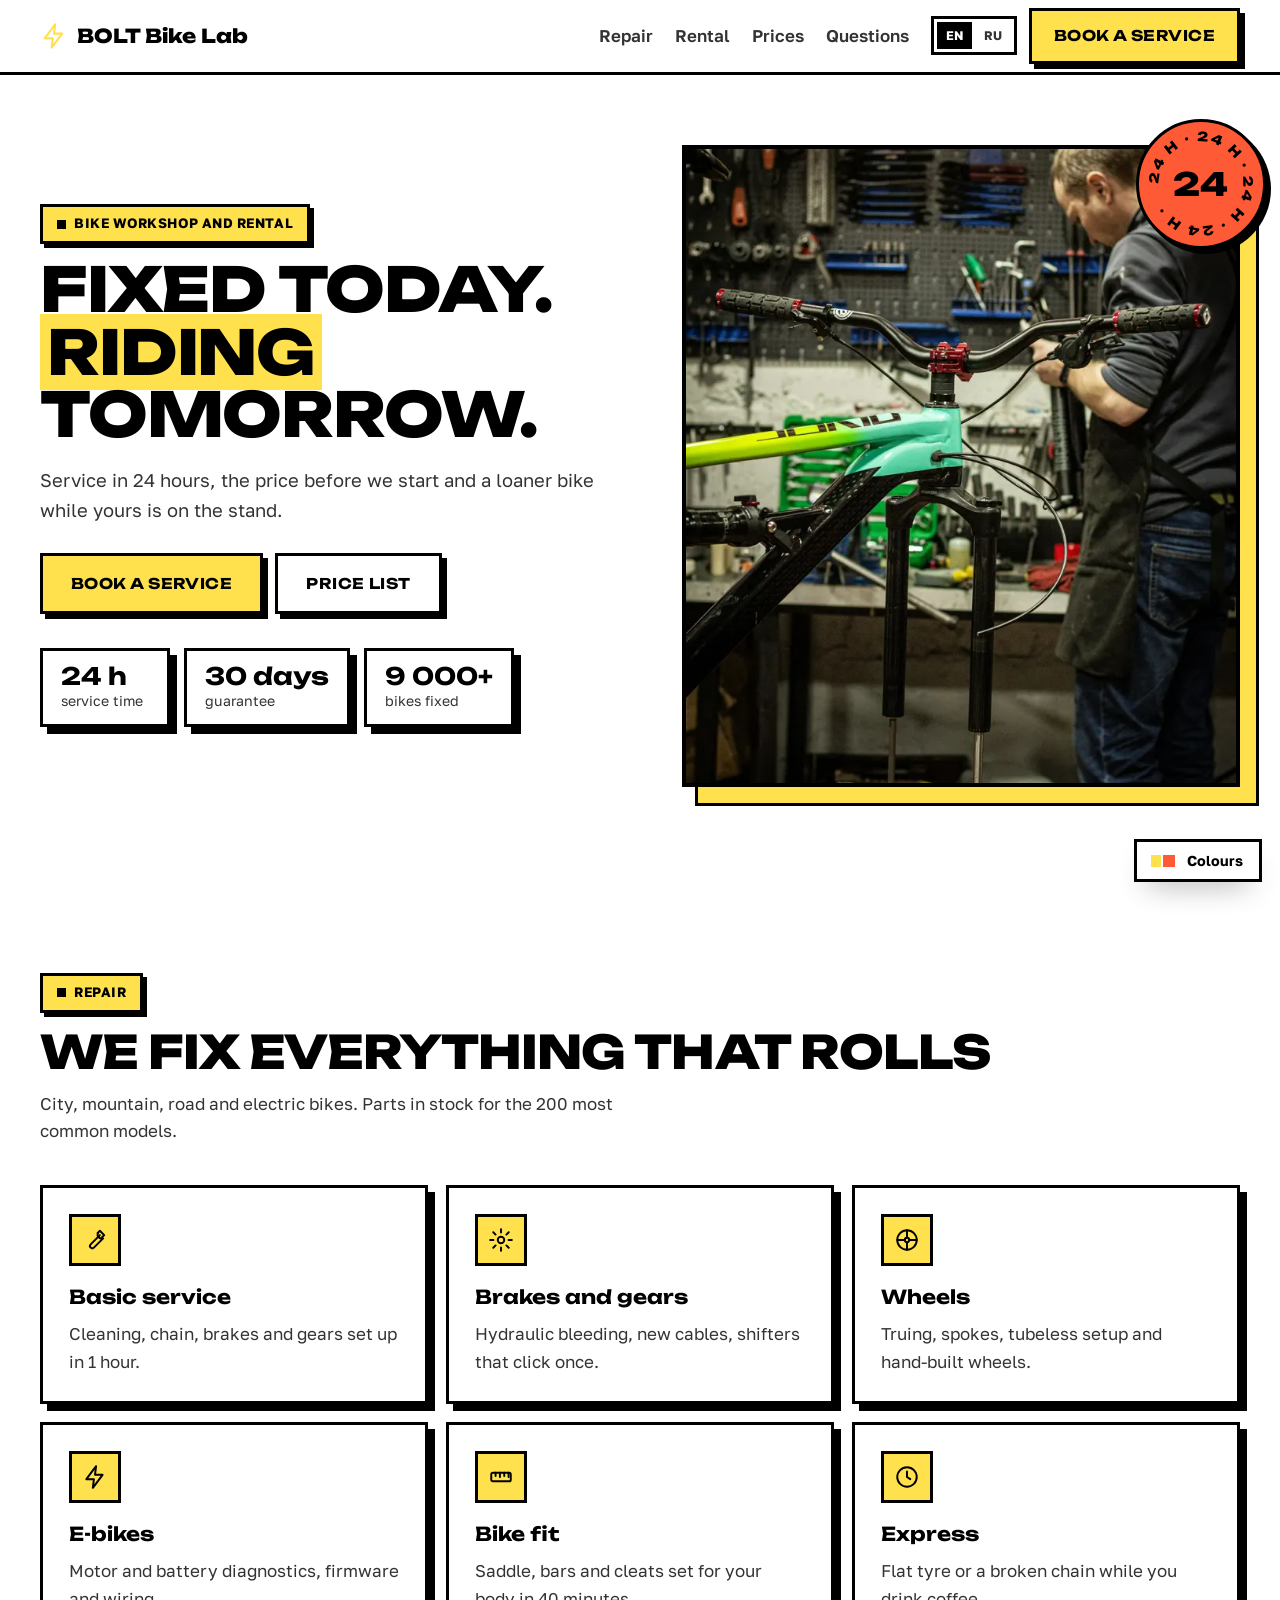
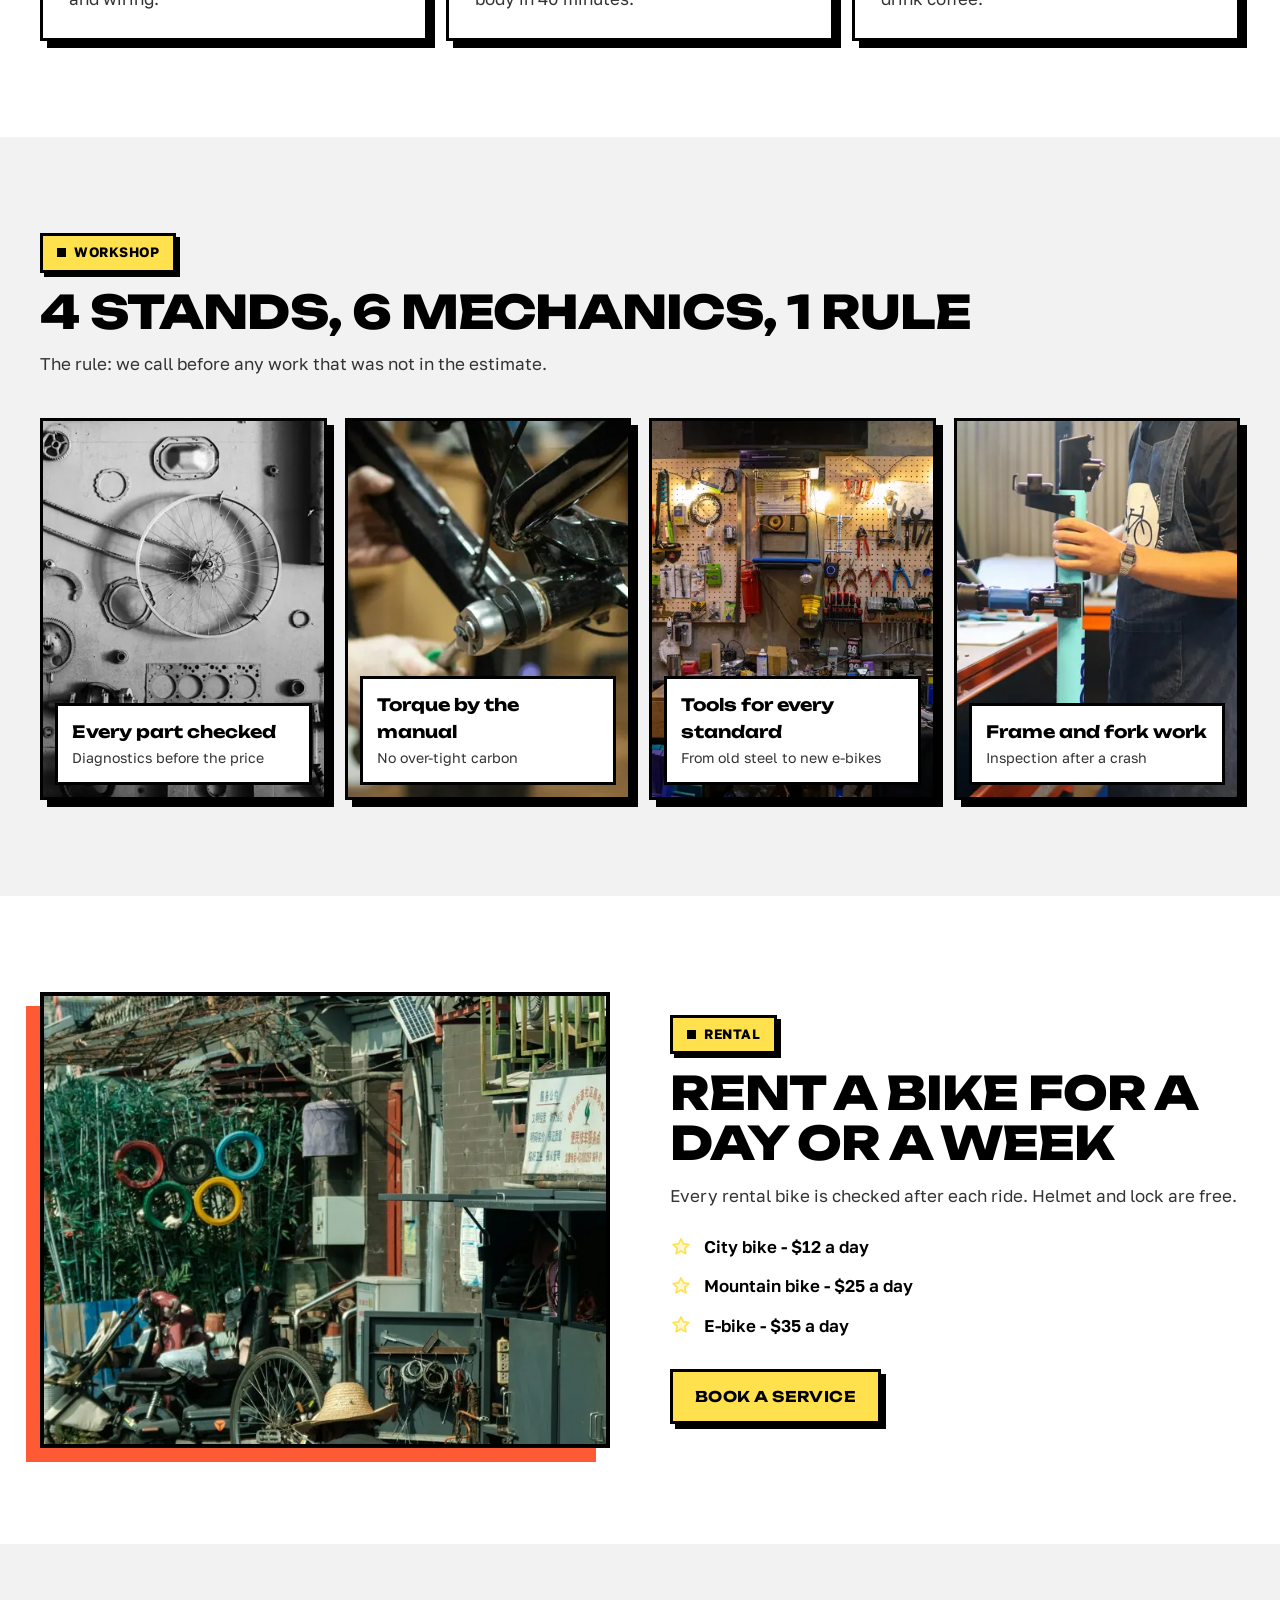
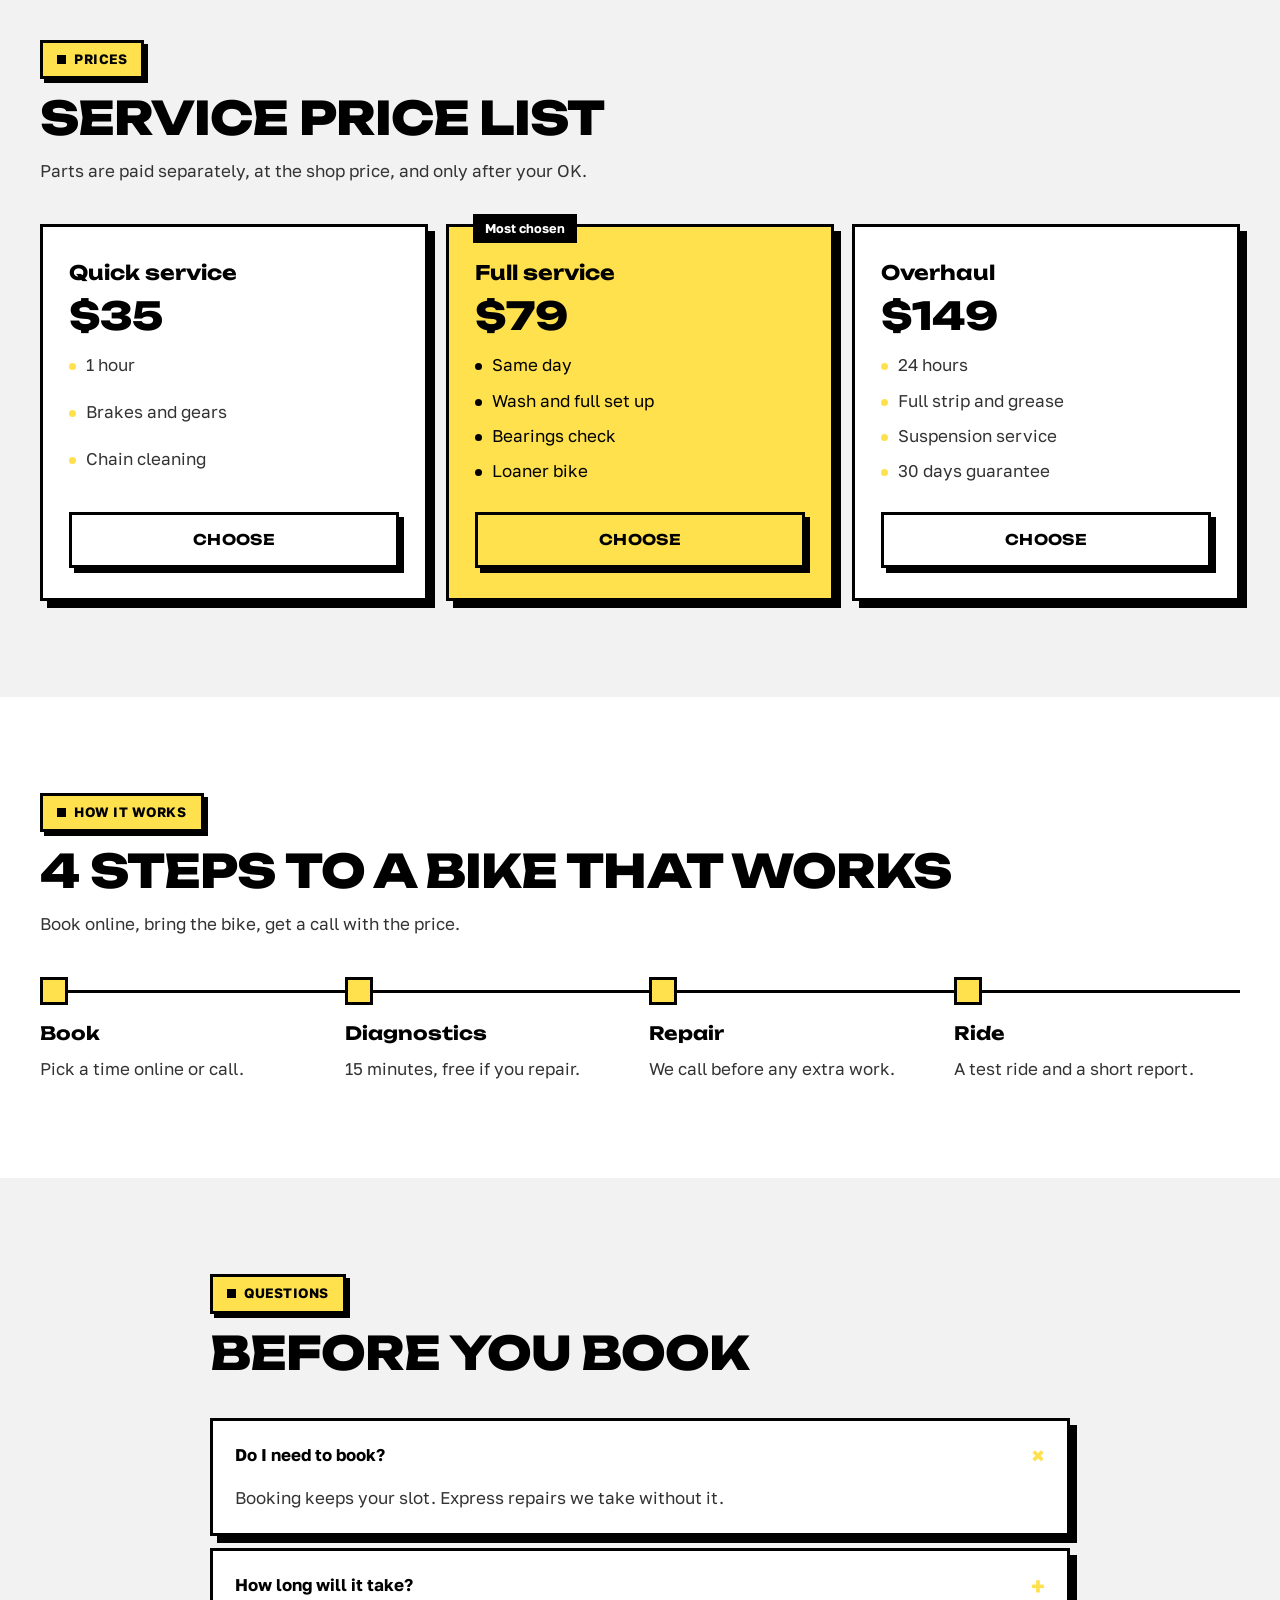
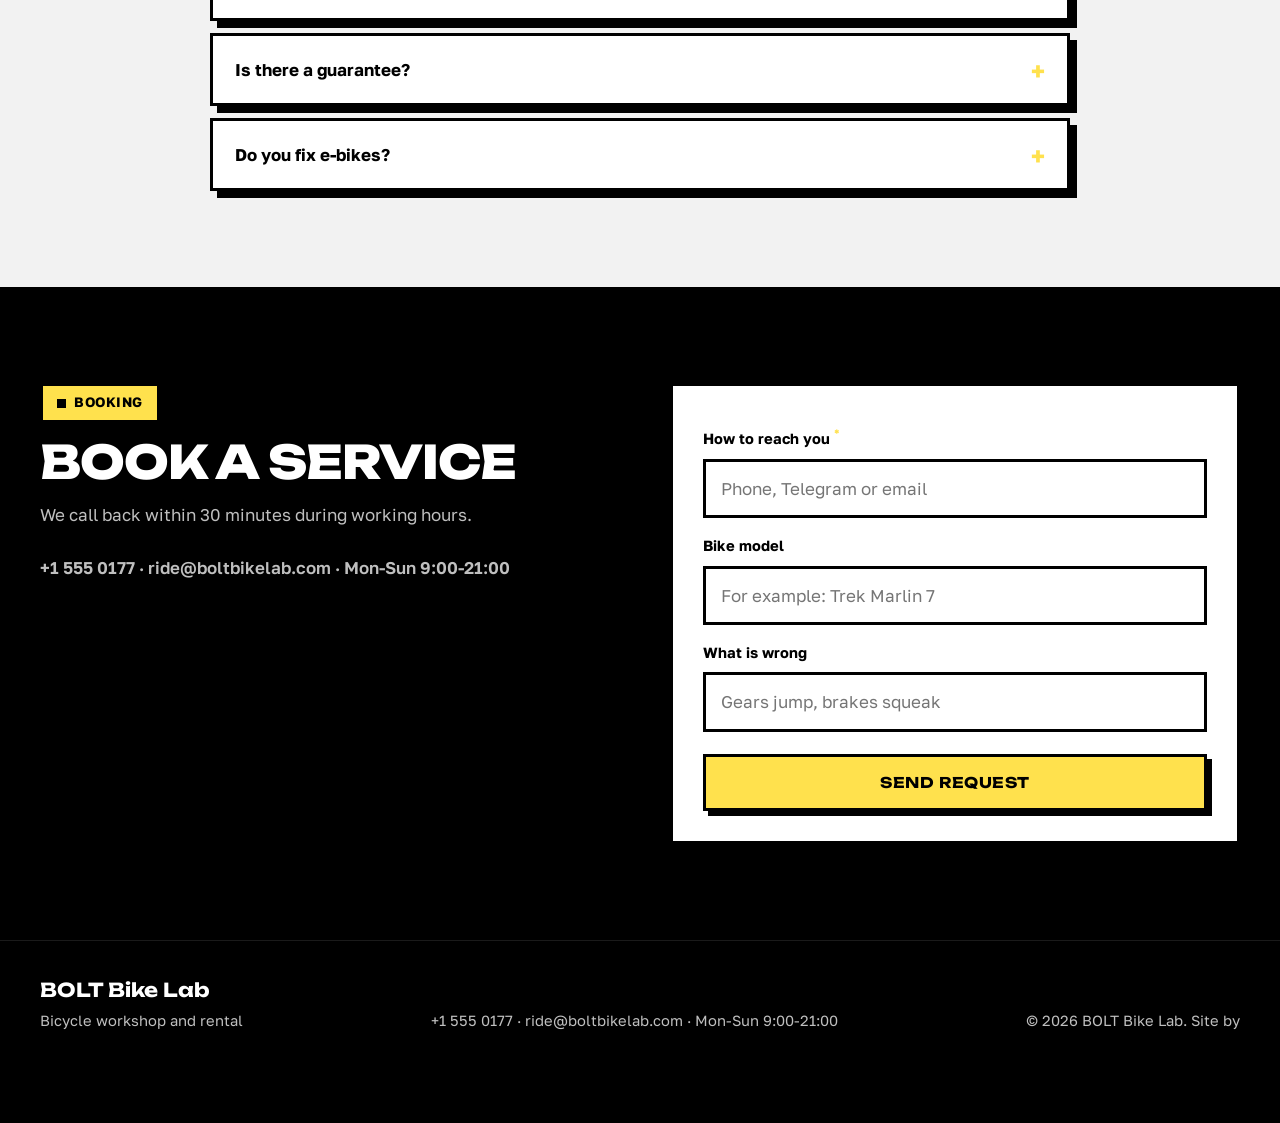
==== bikes/index.html @ 227c985a "Site files, README and preview" ====
<!doctype html>
<html lang="en" data-pal="1">
<head>
<meta charset="utf-8">
<meta name="viewport" content="width=device-width, initial-scale=1">
<title>BOLT Bike Lab - bike service in 24 hours and rental</title>
<meta name="description" content="Bicycle service in 24 hours with a fixed price before work, a loaner bike and 30 days of guarantee. City, mountain and e-bikes.">
<link rel="canonical" href="https://dmitrii-mazurkevich.github.io/landing-page-designs/bikes/">
<meta property="og:type" content="website"><meta property="og:title" content="BOLT Bike Lab - bike service in 24 hours and rental"><meta property="og:description" content="Bicycle service in 24 hours with a fixed price before work, a loaner bike and 30 days of guarantee. City, mountain and e-bikes."><meta property="og:image" content="https://dmitrii-mazurkevich.github.io/landing-page-designs/bikes/img/bikes-1.webp">
<link rel="preconnect" href="https://fonts.googleapis.com"><link rel="preconnect" href="https://fonts.gstatic.com" crossorigin>
<link rel="stylesheet" href="https://fonts.googleapis.com/css2?family=Unbounded:wght@500;700;800&family=Golos+Text:wght@400;500;600;700&display=swap">
<link rel="stylesheet" href="../assets/landing.css">
<style>html[data-pal="1"]{--bg:#FFFFFF;--bg2:#F2F2F2;--card:#FFFFFF;--ink:#000000;--muted:#333333;--line:#000000;--acc:#FFE14D;--acc2:#FF5A36;--onacc:#000000;--dark:#000000}
html[data-pal="2"]{--bg:#F7FFF0;--bg2:#E6F7D4;--card:#FFFFFF;--ink:#0B1A00;--muted:#2F3D24;--line:#0B1A00;--acc:#B6F23C;--acc2:#7A3CF2;--onacc:#0B1A00;--dark:#0B1A00}
html[data-pal="3"]{--bg:#F4F6FF;--bg2:#E1E6FF;--card:#FFFFFF;--ink:#0A0F3D;--muted:#2C3266;--line:#0A0F3D;--acc:#3D5AFE;--acc2:#FFC400;--onacc:#FFFFFF;--dark:#0A0F3D}
html[data-pal="4"]{--bg:#FFF8F2;--bg2:#F6E4D6;--card:#FFFFFF;--ink:#2B1406;--muted:#5C3A26;--line:#2B1406;--acc:#E8662A;--acc2:#2BB3A3;--onacc:#FFFFFF;--dark:#2B1406}
html[data-pal="5"]{--bg:#EDEDED;--bg2:#DCDCDC;--card:#FFFFFF;--ink:#111111;--muted:#3A3A3A;--line:#111111;--acc:#111111;--acc2:#FF2E2E;--onacc:#FFFFFF;--dark:#111111}</style>
<script type="application/ld+json">{"@context":"https://schema.org","@type":"LocalBusiness","name":"BOLT Bike Lab","description":"Bicycle service in 24 hours with a fixed price before work, a loaner bike and 30 days of guarantee. City, mountain and e-bikes.","url":"https://dmitrii-mazurkevich.github.io/landing-page-designs/bikes/"}</script>
<script>window.PAGE_TITLE={en:"BOLT Bike Lab - bike service in 24 hours and rental",ru:"БОЛТ - ремонт велосипедов за 24 часа и прокат"};</script>
</head>
<body class="s-sharp">
<header class="hd"><div class="w hd__in"><a class="logo" href="#top"><svg viewBox="0 0 24 24" fill="none" stroke="currentColor" stroke-width="1.8" stroke-linecap="round" stroke-linejoin="round" aria-hidden="true"><path d="M13 2L4 14h7l-1 8 9-12h-7z"/></svg><span data-en="BOLT Bike Lab" data-ru="БОЛТ">BOLT Bike Lab</span></a>
<nav class="nav" data-nav><a href="#services"><span data-en="Repair" data-ru="Ремонт">Repair</span></a><a href="#rental"><span data-en="Rental" data-ru="Прокат">Rental</span></a><a href="#prices"><span data-en="Prices" data-ru="Цены">Prices</span></a><a href="#faq"><span data-en="Questions" data-ru="Вопросы">Questions</span></a></nav>
<div class="hd__r"><div class="lang" role="group" aria-label="Language"><button type="button" data-lang="en" aria-pressed="true">EN</button><button type="button" data-lang="ru" aria-pressed="false">RU</button></div>
<a class="btn btn--acc hd__cta" href="#order"><span data-en="Book a service" data-ru="Записаться на ремонт">Book a service</span></a><button class="burger" type="button" aria-label="Menu" data-burger><i></i><i></i></button></div></div></header><main><section class="hero" id="top"><div class="w hero__in"><div class="hero__tx"><p class="lbl rv" data-en="Bike workshop and rental" data-ru="Веломастерская и прокат">Bike workshop and rental</p>
<h1 class="h1 rv d1" data-en="Fixed today. &lt;em&gt;Riding&lt;/em&gt; tomorrow." data-ru="Сегодня чиним. Завтра &lt;em&gt;едете&lt;/em&gt;.">Fixed today. <em>Riding</em> tomorrow.</h1><p class="lede rv d1" data-en="Service in 24 hours, the price before we start and a loaner bike while yours is on the stand." data-ru="Ремонт за 24 часа, цена до начала работ и подменный велосипед, пока ваш на стенде.">Service in 24 hours, the price before we start and a loaner bike while yours is on the stand.</p>
<div class="acts rv d2"><a class="btn btn--acc btn--big" href="#order"><span data-en="Book a service" data-ru="Записаться на ремонт">Book a service</span></a><a class="btn btn--line btn--big" href="#rental"><span data-en="Price list" data-ru="Прайс">Price list</span></a></div>
<div class="facts rv d3"><div><b data-en="24 h" data-ru="24 ч">24 h</b><span data-en="service time" data-ru="срок ремонта">service time</span></div><div><b data-en="30 days" data-ru="30 дней">30 days</b><span data-en="guarantee" data-ru="гарантия">guarantee</span></div><div><b>9 000+</b><span data-en="bikes fixed" data-ru="велосипедов починили">bikes fixed</span></div></div></div><div class="hero__media rv d2"><img class="hero__img" src="img/bikes-1.webp" srcset="img/bikes-1-s.webp 700w, img/bikes-1.webp 1400w" sizes="(max-width: 760px) 100vw, 50vw" alt="Mechanic at work" loading="lazy" decoding="async"><span class="sticker" aria-hidden="true"><svg viewBox="0 0 100 100"><path id="c-bikes" d="M50 50m-38 0a38 38 0 1 1 76 0a38 38 0 1 1-76 0" fill="none"/><text><textPath href="#c-bikes" data-en="24 h · 24 h · 24 h · 24 h ·" data-ru="24 ч · 24 ч · 24 ч · 24 ч ·">24 h · 24 h · 24 h · 24 h ·</textPath></text></svg><b>24</b></span></div></div></section><section class="sec" id="services"><div class="w"><div class="sh rv"><p class="lbl" data-en="Repair" data-ru="Ремонт">Repair</p><h2 class="h2" data-en="We fix everything that rolls" data-ru="Чиним всё, что катится">We fix everything that rolls</h2><p class="intro" data-en="City, mountain, road and electric bikes. Parts in stock for the 200 most common models." data-ru="Городские, горные, шоссейные и электровелосипеды. Запчасти в наличии для 200 самых частых моделей.">City, mountain, road and electric bikes. Parts in stock for the 200 most common models.</p></div><div class="tiles"><a class="tile rv d0" href="#order"><span class="tile__ic"><svg viewBox="0 0 24 24" fill="none" stroke="currentColor" stroke-width="1.8" stroke-linecap="round" stroke-linejoin="round" aria-hidden="true"><path d="M14.5 5.5a4 4 0 0 0 5 5L11 19a2.1 2.1 0 0 1-3-3l8.5-8.5"/><path d="M14.5 5.5l2-2 4 4-2 2"/></svg></span><b data-en="Basic service" data-ru="Базовое ТО">Basic service</b><span data-en="Cleaning, chain, brakes and gears set up in 1 hour." data-ru="Чистка, цепь, настройка тормозов и передач за 1 час.">Cleaning, chain, brakes and gears set up in 1 hour.</span></a><a class="tile rv d1" href="#order"><span class="tile__ic"><svg viewBox="0 0 24 24" fill="none" stroke="currentColor" stroke-width="1.8" stroke-linecap="round" stroke-linejoin="round" aria-hidden="true"><circle cx="12" cy="12" r="3"/><path d="M12 2v3M12 19v3M2 12h3M19 12h3M4.9 4.9l2.1 2.1M17 17l2.1 2.1M4.9 19.1L7 17M17 7l2.1-2.1"/></svg></span><b data-en="Brakes and gears" data-ru="Тормоза и передачи">Brakes and gears</b><span data-en="Hydraulic bleeding, new cables, shifters that click once." data-ru="Прокачка гидравлики, новые тросики, переключение с 1 щелчка.">Hydraulic bleeding, new cables, shifters that click once.</span></a><a class="tile rv d2" href="#order"><span class="tile__ic"><svg viewBox="0 0 24 24" fill="none" stroke="currentColor" stroke-width="1.8" stroke-linecap="round" stroke-linejoin="round" aria-hidden="true"><circle cx="12" cy="12" r="9"/><circle cx="12" cy="12" r="2"/><path d="M12 3v7M12 14v7M3 12h7M14 12h7"/></svg></span><b data-en="Wheels" data-ru="Колёса">Wheels</b><span data-en="Truing, spokes, tubeless setup and hand-built wheels." data-ru="Правка, спицы, бескамерка и сборка колёс вручную.">Truing, spokes, tubeless setup and hand-built wheels.</span></a><a class="tile rv d0" href="#order"><span class="tile__ic"><svg viewBox="0 0 24 24" fill="none" stroke="currentColor" stroke-width="1.8" stroke-linecap="round" stroke-linejoin="round" aria-hidden="true"><path d="M13 2L4 14h7l-1 8 9-12h-7z"/></svg></span><b data-en="E-bikes" data-ru="Электровелосипеды">E-bikes</b><span data-en="Motor and battery diagnostics, firmware and wiring." data-ru="Диагностика мотора и батареи, прошивка и проводка.">Motor and battery diagnostics, firmware and wiring.</span></a><a class="tile rv d1" href="#order"><span class="tile__ic"><svg viewBox="0 0 24 24" fill="none" stroke="currentColor" stroke-width="1.8" stroke-linecap="round" stroke-linejoin="round" aria-hidden="true"><rect x="3" y="8" width="18" height="8" rx="1.5"/><path d="M7 8v3M11 8v4M15 8v3M19 8v4"/></svg></span><b data-en="Bike fit" data-ru="Посадка">Bike fit</b><span data-en="Saddle, bars and cleats set for your body in 40 minutes." data-ru="Седло, руль и контакты под вас за 40 минут.">Saddle, bars and cleats set for your body in 40 minutes.</span></a><a class="tile rv d2" href="#order"><span class="tile__ic"><svg viewBox="0 0 24 24" fill="none" stroke="currentColor" stroke-width="1.8" stroke-linecap="round" stroke-linejoin="round" aria-hidden="true"><circle cx="12" cy="12" r="9"/><path d="M12 7v5l3 2"/></svg></span><b data-en="Express" data-ru="Срочный ремонт">Express</b><span data-en="Flat tyre or a broken chain while you drink coffee." data-ru="Прокол или порванная цепь, пока вы пьёте кофе.">Flat tyre or a broken chain while you drink coffee.</span></a></div></div></section><section class="sec sec--alt" id="themes"><div class="w"><div class="sh rv"><p class="lbl" data-en="Workshop" data-ru="Мастерская">Workshop</p><h2 class="h2" data-en="4 stands, 6 mechanics, 1 rule" data-ru="4 стенда, 6 механиков, 1 правило">4 stands, 6 mechanics, 1 rule</h2><p class="intro" data-en="The rule: we call before any work that was not in the estimate." data-ru="Правило: звоним перед любой работой, которой не было в смете.">The rule: we call before any work that was not in the estimate.</p></div><div class="gal"><figure class="ph rv d0"><img src="img/bikes-6.webp" srcset="img/bikes-6-s.webp 700w, img/bikes-6.webp 1400w" sizes="(max-width: 760px) 100vw, 25vw" alt="Every part checked" loading="lazy" decoding="async"><figcaption><b data-en="Every part checked" data-ru="Каждая деталь на проверке">Every part checked</b><span data-en="Diagnostics before the price" data-ru="Диагностика до цены">Diagnostics before the price</span></figcaption></figure><figure class="ph rv d1"><img src="img/bikes-2.webp" srcset="img/bikes-2-s.webp 700w, img/bikes-2.webp 1400w" sizes="(max-width: 760px) 100vw, 25vw" alt="Torque by the manual" loading="lazy" decoding="async"><figcaption><b data-en="Torque by the manual" data-ru="Момент затяжки по инструкции">Torque by the manual</b><span data-en="No over-tight carbon" data-ru="Не перетягиваем карбон">No over-tight carbon</span></figcaption></figure><figure class="ph rv d2"><img src="img/bikes-5.webp" srcset="img/bikes-5-s.webp 700w, img/bikes-5.webp 1400w" sizes="(max-width: 760px) 100vw, 25vw" alt="Tools for every standard" loading="lazy" decoding="async"><figcaption><b data-en="Tools for every standard" data-ru="Инструмент под любой стандарт">Tools for every standard</b><span data-en="From old steel to new e-bikes" data-ru="От старой стали до электро">From old steel to new e-bikes</span></figcaption></figure><figure class="ph rv d0"><img src="img/bikes-3.webp" srcset="img/bikes-3-s.webp 700w, img/bikes-3.webp 1400w" sizes="(max-width: 760px) 100vw, 25vw" alt="Frame and fork work" loading="lazy" decoding="async"><figcaption><b data-en="Frame and fork work" data-ru="Работа с рамой и вилкой">Frame and fork work</b><span data-en="Inspection after a crash" data-ru="Осмотр после падения">Inspection after a crash</span></figcaption></figure></div></div></section><section class="sec" id="rental"><div class="w split"><div class="split__ph rv"><img src="img/bikes-4.webp" srcset="img/bikes-4-s.webp 700w, img/bikes-4.webp 1400w" sizes="(max-width: 760px) 100vw, 50vw" alt="Rent a bike for a day or a week" loading="lazy" decoding="async"></div><div class="split__tx rv d1"><p class="lbl" data-en="Rental" data-ru="Прокат">Rental</p><h2 class="h2" data-en="Rent a bike for a day or a week" data-ru="Велосипед напрокат на день или неделю">Rent a bike for a day or a week</h2><p class="intro" data-en="Every rental bike is checked after each ride. Helmet and lock are free." data-ru="Каждый прокатный велосипед проверяем после каждой поездки. Шлем и замок бесплатно.">Every rental bike is checked after each ride. Helmet and lock are free.</p>
<ul class="checks"><li><svg viewBox="0 0 24 24" fill="none" stroke="currentColor" stroke-width="1.8" stroke-linecap="round" stroke-linejoin="round" aria-hidden="true"><path d="M12 3l2.6 5.6 6 .7-4.5 4.1 1.2 6L12 16.4 6.7 19.4l1.2-6L3.4 9.3l6-.7z"/></svg><span data-en="City bike - $12 a day" data-ru="Городской - 900 ₽ в день">City bike - $12 a day</span></li><li><svg viewBox="0 0 24 24" fill="none" stroke="currentColor" stroke-width="1.8" stroke-linecap="round" stroke-linejoin="round" aria-hidden="true"><path d="M12 3l2.6 5.6 6 .7-4.5 4.1 1.2 6L12 16.4 6.7 19.4l1.2-6L3.4 9.3l6-.7z"/></svg><span data-en="Mountain bike - $25 a day" data-ru="Горный - 1 800 ₽ в день">Mountain bike - $25 a day</span></li><li><svg viewBox="0 0 24 24" fill="none" stroke="currentColor" stroke-width="1.8" stroke-linecap="round" stroke-linejoin="round" aria-hidden="true"><path d="M12 3l2.6 5.6 6 .7-4.5 4.1 1.2 6L12 16.4 6.7 19.4l1.2-6L3.4 9.3l6-.7z"/></svg><span data-en="E-bike - $35 a day" data-ru="Электровелосипед - 2 500 ₽ в день">E-bike - $35 a day</span></li></ul><a class="btn btn--acc" href="#order"><span data-en="Book a service" data-ru="Записаться на ремонт">Book a service</span></a></div></div></section><section class="sec sec--alt" id="prices"><div class="w"><div class="sh rv"><p class="lbl" data-en="Prices" data-ru="Цены">Prices</p><h2 class="h2" data-en="Service price list" data-ru="Прайс на обслуживание">Service price list</h2><p class="intro" data-en="Parts are paid separately, at the shop price, and only after your OK." data-ru="Запчасти оплачиваются отдельно, по цене магазина и только после вашего согласия.">Parts are paid separately, at the shop price, and only after your OK.</p></div><div class="prices"><div class="price rv d0"><b class="price__n" data-en="Quick service" data-ru="Быстрое ТО">Quick service</b><p class="price__v" data-en="$35" data-ru="2 900 ₽">$35</p>
<ul><li><span data-en="1 hour" data-ru="1 час">1 hour</span></li><li><span data-en="Brakes and gears" data-ru="Тормоза и передачи">Brakes and gears</span></li><li><span data-en="Chain cleaning" data-ru="Чистка цепи">Chain cleaning</span></li></ul><a class="btn btn--line" href="#order" data-pack="Quick service"><span data-en="Choose" data-ru="Выбрать">Choose</span></a></div><div class="price rv d1 price--top"><span class="price__tag" data-en="Most chosen" data-ru="Выбирают чаще">Most chosen</span><b class="price__n" data-en="Full service" data-ru="Полное ТО">Full service</b><p class="price__v" data-en="$79" data-ru="6 500 ₽">$79</p>
<ul><li><span data-en="Same day" data-ru="В тот же день">Same day</span></li><li><span data-en="Wash and full set up" data-ru="Мойка и полная настройка">Wash and full set up</span></li><li><span data-en="Bearings check" data-ru="Проверка подшипников">Bearings check</span></li><li><span data-en="Loaner bike" data-ru="Подменный велосипед">Loaner bike</span></li></ul><a class="btn btn--acc" href="#order" data-pack="Full service"><span data-en="Choose" data-ru="Выбрать">Choose</span></a></div><div class="price rv d2"><b class="price__n" data-en="Overhaul" data-ru="Переборка">Overhaul</b><p class="price__v" data-en="$149" data-ru="12 000 ₽">$149</p>
<ul><li><span data-en="24 hours" data-ru="24 часа">24 hours</span></li><li><span data-en="Full strip and grease" data-ru="Полная разборка и смазка">Full strip and grease</span></li><li><span data-en="Suspension service" data-ru="Обслуживание амортизаторов">Suspension service</span></li><li><span data-en="30 days guarantee" data-ru="Гарантия 30 дней">30 days guarantee</span></li></ul><a class="btn btn--line" href="#order" data-pack="Overhaul"><span data-en="Choose" data-ru="Выбрать">Choose</span></a></div></div></div></section><section class="sec"><div class="w"><div class="sh rv"><p class="lbl" data-en="How it works" data-ru="Как это работает">How it works</p><h2 class="h2" data-en="4 steps to a bike that works" data-ru="4 шага до исправного велосипеда">4 steps to a bike that works</h2><p class="intro" data-en="Book online, bring the bike, get a call with the price." data-ru="Запишитесь онлайн, привезите велосипед и получите звонок с ценой.">Book online, bring the bike, get a call with the price.</p></div><ol class="steps"><li class="step rv d0"><span class="step__dot" aria-hidden="true"></span><b data-en="Book" data-ru="Запись">Book</b><span data-en="Pick a time online or call." data-ru="Время онлайн или по телефону.">Pick a time online or call.</span></li><li class="step rv d1"><span class="step__dot" aria-hidden="true"></span><b data-en="Diagnostics" data-ru="Диагностика">Diagnostics</b><span data-en="15 minutes, free if you repair." data-ru="15 минут, бесплатно при ремонте.">15 minutes, free if you repair.</span></li><li class="step rv d2"><span class="step__dot" aria-hidden="true"></span><b data-en="Repair" data-ru="Ремонт">Repair</b><span data-en="We call before any extra work." data-ru="Звоним перед любой лишней работой.">We call before any extra work.</span></li><li class="step rv d3"><span class="step__dot" aria-hidden="true"></span><b data-en="Ride" data-ru="Едете">Ride</b><span data-en="A test ride and a short report." data-ru="Тест-драйв и короткий отчёт.">A test ride and a short report.</span></li></ol></div></section><section class="sec sec--alt" id="faq"><div class="w faqw"><div class="sh rv"><p class="lbl" data-en="Questions" data-ru="Вопросы">Questions</p><h2 class="h2" data-en="Before you book" data-ru="Перед записью">Before you book</h2></div><div class="faq"><details class="rv d0" open><summary><span data-en="Do I need to book?" data-ru="Нужно ли записываться?">Do I need to book?</span></summary><p data-en="Booking keeps your slot. Express repairs we take without it." data-ru="Запись держит ваше время. Срочный ремонт берём без неё.">Booking keeps your slot. Express repairs we take without it.</p></details><details class="rv d1"><summary><span data-en="How long will it take?" data-ru="Сколько ждать?">How long will it take?</span></summary><p data-en="Basic service 1 hour, full service the same day, overhaul 24 hours." data-ru="Базовое ТО 1 час, полное в тот же день, переборка 24 часа.">Basic service 1 hour, full service the same day, overhaul 24 hours.</p></details><details class="rv d0"><summary><span data-en="Is there a guarantee?" data-ru="Есть гарантия?">Is there a guarantee?</span></summary><p data-en="30 days on the work. If something comes back, we fix it for free." data-ru="30 дней на работу. Если что-то вернулось, исправляем бесплатно.">30 days on the work. If something comes back, we fix it for free.</p></details><details class="rv d1"><summary><span data-en="Do you fix e-bikes?" data-ru="Чините электровелосипеды?">Do you fix e-bikes?</span></summary><p data-en="Yes, including Bosch, Shimano Steps and most Chinese motors." data-ru="Да, включая Bosch, Shimano Steps и большинство китайских моторов.">Yes, including Bosch, Shimano Steps and most Chinese motors.</p></details></div></div></section><section class="sec order" id="order"><div class="w order__in"><div class="order__tx rv"><p class="lbl" data-en="Booking" data-ru="Запись">Booking</p><h2 class="h2" data-en="Book a service" data-ru="Записаться на ремонт">Book a service</h2><p class="intro" data-en="We call back within 30 minutes during working hours." data-ru="Перезвоним в течение 30 минут в рабочее время.">We call back within 30 minutes during working hours.</p><p class="order__c"><span data-en="+1 555 0177 · ride@boltbikelab.com · Mon-Sun 9:00-21:00" data-ru="+7 900 000-01-77 · ride@boltbikelab.com · ежедневно 9:00-21:00">+1 555 0177 · ride@boltbikelab.com · Mon-Sun 9:00-21:00</span></p></div>
<form class="fm rv d1" data-form novalidate><label class="fm__l" for="fc"><span data-en="How to reach you" data-ru="Как с вами связаться">How to reach you</span> <sup>*</sup></label><input class="fm__i" id="fc" name="contact" required placeholder="Phone, Telegram or email" data-ph-en="Phone, Telegram or email" data-ph-ru="Телефон, Telegram или почта">
<label class="fm__l" for="f0"><span data-en="Bike model" data-ru="Модель велосипеда">Bike model</span></label><input class="fm__i" id="f0" name="Bike model" type="text" placeholder="For example: Trek Marlin 7" data-ph-en="For example: Trek Marlin 7" data-ph-ru="Например: Trek Marlin 7">
<label class="fm__l" for="f1"><span data-en="What is wrong" data-ru="Что случилось">What is wrong</span></label><input class="fm__i" id="f1" name="What is wrong" type="text" placeholder="Gears jump, brakes squeak" data-ph-en="Gears jump, brakes squeak" data-ph-ru="Скачет цепь, скрипят тормоза"><input type="hidden" name="package" value="">
<button class="btn btn--acc btn--big" type="submit"><span data-en="Send request" data-ru="Отправить заявку">Send request</span></button><p class="fm__err" data-en="Fill in how to reach you, please." data-ru="Укажите, как с вами связаться.">Fill in how to reach you, please.</p>
<div class="fm__ok" hidden><b data-en="Thank you! We will get back to you soon." data-ru="Спасибо! Скоро с вами свяжемся.">Thank you! We will get back to you soon.</b></div></form></div></section></main><footer class="ft"><div class="w ft__in"><div><b class="ft__n"><span data-en="BOLT Bike Lab" data-ru="БОЛТ">BOLT Bike Lab</span></b><p data-en="Bicycle workshop and rental" data-ru="Веломастерская и прокат">Bicycle workshop and rental</p></div><p><span data-en="+1 555 0177 · ride@boltbikelab.com · Mon-Sun 9:00-21:00" data-ru="+7 900 000-01-77 · ride@boltbikelab.com · ежедневно 9:00-21:00">+1 555 0177 · ride@boltbikelab.com · Mon-Sun 9:00-21:00</span></p>
<p class="ft__by"><span data-en="© 2026 BOLT Bike Lab. Site by &lt;a href=&quot;https://github.com/dmitrii-mazurkevich Mazurkevich&lt;/a&gt;." data-ru="© 2026 «БОЛТ». Сайт сделал &lt;a href=&quot;https://github.com/dmitrii-mazurkevich Мазуркевич&lt;/a&gt;.">© 2026 BOLT Bike Lab. Site by <a href="https://github.com/dmitrii-mazurkevich">Dmitrii Mazurkevich</a>.</span></p></div></footer>
<div class="pal" data-pal-box><button class="pal__btn" type="button" aria-expanded="false" data-pal-open><i style="background:var(--acc)"></i><i style="background:var(--acc2)"></i><span data-en="Colours" data-ru="Цвета">Colours</span></button>
<div class="pal__list" role="group" aria-label="Colour palette"><button type="button" data-pal-set="1" aria-pressed="true"><span class="pal__dots"><i style="background:#FFFFFF"></i><i style="background:#000000"></i><i style="background:#FFE14D"></i><i style="background:#FF5A36"></i></span><span data-en="Signal" data-ru="Сигнал">Signal</span></button><button type="button" data-pal-set="2" aria-pressed="false"><span class="pal__dots"><i style="background:#F7FFF0"></i><i style="background:#0B1A00"></i><i style="background:#B6F23C"></i><i style="background:#7A3CF2"></i></span><span data-en="Track" data-ru="Трек">Track</span></button><button type="button" data-pal-set="3" aria-pressed="false"><span class="pal__dots"><i style="background:#F4F6FF"></i><i style="background:#0A0F3D"></i><i style="background:#3D5AFE"></i><i style="background:#FFC400"></i></span><span data-en="Cobalt" data-ru="Кобальт">Cobalt</span></button><button type="button" data-pal-set="4" aria-pressed="false"><span class="pal__dots"><i style="background:#FFF8F2"></i><i style="background:#2B1406"></i><i style="background:#E8662A"></i><i style="background:#2BB3A3"></i></span><span data-en="Rust" data-ru="Ржавчина">Rust</span></button><button type="button" data-pal-set="5" aria-pressed="false"><span class="pal__dots"><i style="background:#EDEDED"></i><i style="background:#111111"></i><i style="background:#111111"></i><i style="background:#FF2E2E"></i></span><span data-en="Mono" data-ru="Моно">Mono</span></button></div></div>
<script src="../assets/landing.js" defer></script>
</body>
</html>
---- assets/landing.css ----
/* 6 design landings (sites/43-design-landings). Palette variables come from the page: html[data-pal="N"] { --bg ... }.
   Shapes, fonts and decor per style: body.s-soft, .s-sharp, .s-night, .s-balloons, .s-wave, .s-editorial. */
:root { --r: 18px; --rb: 999px; --sh: 0 18px 40px -26px rgba(0,0,0,.35); --ease: cubic-bezier(.2,.7,.2,1); --head: inherit; }
* { box-sizing: border-box; }
html { scroll-behavior: smooth; }
body { margin: 0; background: var(--bg); color: var(--ink); font: 400 17px/1.6 var(--font, system-ui), system-ui, sans-serif; transition: background .4s, color .4s; overflow-x: hidden; }
img { max-width: 100%; display: block; }
a { color: inherit; }
.w { width: min(1200px, 100% - 40px); margin: 0 auto; }
h1, h2, b, .btn { font-family: var(--head); }
.lbl { display: inline-flex; align-items: center; gap: 8px; margin: 0 0 14px; padding: 6px 14px; border-radius: var(--rb); background: var(--card); border: 1px solid var(--line); font-weight: 700; font-size: .85rem; color: var(--ink); }
.lbl::before { content: ""; width: 9px; height: 9px; border-radius: 50%; background: var(--acc); }
.h1 { font-size: clamp(38px, 5.4vw, 74px); line-height: 1.02; letter-spacing: -.035em; margin: 0 0 20px; font-weight: 800; }
.h1 em { font-style: normal; color: var(--acc); }
.h2 { font-size: clamp(30px, 3.6vw, 48px); line-height: 1.08; letter-spacing: -.03em; margin: 0 0 14px; font-weight: 800; }
.intro, .lede { color: var(--muted); max-width: 640px; margin: 0; }
.lede { font-size: 1.15rem; margin-bottom: 28px; }
.btn { display: inline-flex; align-items: center; justify-content: center; gap: 8px; padding: 13px 22px; border-radius: var(--rb); border: 0; font-weight: 700; font-size: 1rem; text-decoration: none; cursor: pointer; transition: transform .25s var(--ease), box-shadow .25s, background .3s, color .3s; }
.btn--acc { background: var(--acc); color: var(--onacc); box-shadow: 0 12px 26px -14px var(--acc); }
.btn--line { background: transparent; color: var(--ink); box-shadow: inset 0 0 0 2px var(--ink); }
.btn--big { padding: 16px 28px; font-size: 1.05rem; }
.btn:hover { transform: translateY(-3px); }
.btn:focus-visible, a:focus-visible, button:focus-visible, summary:focus-visible { outline: 3px solid var(--acc); outline-offset: 3px; }

/* header */
.hd { position: sticky; top: 0; z-index: 50; background: color-mix(in srgb, var(--bg) 86%, transparent); backdrop-filter: blur(12px); border-bottom: 1px solid var(--line); }
.hd__in { display: flex; align-items: center; gap: 22px; height: 72px; }
.logo { display: flex; align-items: center; gap: 9px; font-weight: 800; font-size: 1.2rem; text-decoration: none; font-family: var(--head); }
.logo svg { width: 28px; height: 28px; color: var(--acc); }
.nav { display: flex; gap: 22px; margin-left: auto; }
.nav a { text-decoration: none; font-weight: 600; color: var(--muted); transition: color .2s; }
.nav a:hover { color: var(--ink); }
.hd__r { display: flex; align-items: center; gap: 12px; }
.lang { display: inline-flex; gap: 3px; padding: 3px; border-radius: var(--rb); border: 1px solid var(--line); background: var(--card); }
.lang button { border: 0; background: none; color: var(--muted); font: 700 .78rem var(--font, system-ui); padding: 6px 9px; border-radius: var(--rb); cursor: pointer; }
.lang button[aria-pressed="true"] { background: var(--ink); color: var(--bg); }
.burger { display: none; width: 44px; height: 44px; border: 1px solid var(--line); background: var(--card); border-radius: 12px; cursor: pointer; place-content: center; gap: 6px; }
.burger i { display: block; width: 18px; height: 2px; background: var(--ink); }

/* hero */
.hero { position: relative; isolation: isolate; padding: 70px 0 90px; overflow: hidden; }
.hero__in { display: grid; grid-template-columns: 1.05fr 1fr; gap: 56px; align-items: center; }
.hero__media { position: relative; }
.hero__img { width: 100%; aspect-ratio: 4 / 4.4; object-fit: cover; border-radius: calc(var(--r) * 1.6); box-shadow: var(--sh); }
.acts { display: flex; flex-wrap: wrap; gap: 12px; margin-bottom: 34px; }
.facts { display: flex; flex-wrap: wrap; gap: 14px; }
.facts div { display: grid; padding: 12px 18px; border-radius: var(--r); background: var(--card); border: 1px solid var(--line); min-width: 130px; }
.facts b { font-size: 1.5rem; line-height: 1.1; }
.facts span { color: var(--muted); font-size: .88rem; }

/* sections */
.sec { padding: 96px 0; position: relative; }
.sec--alt { background: var(--bg2); }
.sh { margin-bottom: 40px; }
.tiles { display: grid; grid-template-columns: repeat(3, 1fr); gap: 18px; }
.tile { display: grid; align-content: start; gap: 8px; padding: 26px; border-radius: var(--r); background: var(--card); border: 1px solid var(--line); text-decoration: none; transition: transform .35s var(--ease), box-shadow .35s, border-color .3s; }
.tile:hover { transform: translateY(-6px); box-shadow: var(--sh); border-color: var(--acc); }
.tile__ic { width: 52px; height: 52px; border-radius: 16px; display: grid; place-items: center; background: color-mix(in srgb, var(--acc) 16%, transparent); color: var(--acc); margin-bottom: 8px; transition: transform .35s var(--ease), background .3s, color .3s; }
.tile:hover .tile__ic { transform: rotate(-8deg) scale(1.08); background: var(--acc); color: var(--onacc); }
.tile__ic svg { width: 26px; height: 26px; }
.tile b { font-size: 1.2rem; }
.tile span:last-child { color: var(--muted); }
.gal { display: grid; grid-template-columns: repeat(4, 1fr); gap: 18px; }
.ph { margin: 0; position: relative; border-radius: var(--r); overflow: hidden; aspect-ratio: 3 / 4; background: var(--line); }
.ph img { width: 100%; height: 100%; object-fit: cover; transition: transform 1.2s var(--ease); }
.ph:hover img { transform: scale(1.07); }
.ph figcaption { position: absolute; left: 12px; right: 12px; bottom: 12px; display: grid; gap: 2px; padding: 12px 14px; border-radius: calc(var(--r) * .7); background: color-mix(in srgb, var(--card) 92%, transparent); backdrop-filter: blur(6px); transition: transform .35s var(--ease); }
.ph:hover figcaption { transform: translateY(-4px); }
.ph figcaption span { color: var(--muted); font-size: .88rem; }
.split { display: grid; grid-template-columns: 1fr 1fr; gap: 60px; align-items: center; }
.split__ph img { width: 100%; aspect-ratio: 5 / 4; object-fit: cover; border-radius: calc(var(--r) * 1.4); box-shadow: var(--sh); }
.checks { list-style: none; padding: 0; margin: 24px 0 30px; display: grid; gap: 12px; }
.checks li { display: flex; gap: 12px; align-items: center; font-weight: 600; }
.checks svg { width: 22px; height: 22px; flex: none; color: var(--acc); fill: color-mix(in srgb, var(--acc) 25%, transparent); }
.prices { display: grid; grid-template-columns: repeat(3, 1fr); gap: 18px; align-items: stretch; }
.price { position: relative; display: flex; flex-direction: column; gap: 6px; padding: 30px 26px; border-radius: var(--r); background: var(--card); border: 1px solid var(--line); transition: transform .35s var(--ease), box-shadow .35s; }
.price:hover { transform: translateY(-6px); box-shadow: var(--sh); }
.price--top { border: 2px solid var(--acc); }
.price__tag { position: absolute; top: -13px; left: 24px; padding: 4px 12px; border-radius: var(--rb); background: var(--acc); color: var(--onacc); font-weight: 700; font-size: .8rem; }
.price__n { font-size: 1.25rem; }
.price__v { font: 800 2.4rem/1.1 var(--head); margin: 0 0 8px; letter-spacing: -.03em; }
.price ul { list-style: none; margin: 0 0 22px; padding: 0; display: grid; gap: 8px; color: var(--muted); flex: 1; }
.price li::before { content: ""; display: inline-block; width: 7px; height: 7px; border-radius: 50%; background: var(--acc); margin-right: 10px; vertical-align: middle; }
.steps { list-style: none; margin: 0; padding: 0; display: grid; grid-template-columns: repeat(4, 1fr); gap: 18px; position: relative; }
.steps::before { content: ""; position: absolute; left: 0; right: 0; top: 13px; height: 2px; background: repeating-linear-gradient(90deg, var(--line) 0 10px, transparent 10px 18px); }
.step { position: relative; display: grid; gap: 6px; padding-top: 42px; }
.step__dot { position: absolute; top: 0; left: 0; width: 28px; height: 28px; border-radius: 50%; background: var(--bg); border: 3px solid var(--acc); transition: background .3s, transform .3s; }
.step:hover .step__dot { background: var(--acc); transform: scale(1.15); }
.step b { font-size: 1.15rem; }
.step span:last-child { color: var(--muted); }
.faqw { max-width: 860px; }
.faq { display: grid; gap: 12px; }
.faq details { border-radius: var(--r); background: var(--card); border: 1px solid var(--line); padding: 4px 22px; transition: border-color .3s; }
.faq details[open] { border-color: var(--acc); }
.faq summary { cursor: pointer; list-style: none; padding: 16px 30px 16px 0; font-weight: 700; position: relative; }
.faq summary::-webkit-details-marker { display: none; }
.faq summary::after { content: "+"; position: absolute; right: 0; top: 12px; font-size: 1.5rem; color: var(--acc); transition: transform .3s; }
.faq details[open] summary::after { transform: rotate(45deg); }
.faq p { margin: 0 0 18px; color: var(--muted); }

/* order form */
.order { background: var(--dark); color: #fff; }
.order .lbl { background: rgba(255,255,255,.1); border-color: rgba(255,255,255,.25); color: #fff; }
.order .intro { color: rgba(255,255,255,.75); }
.order .lbl::before { background: currentColor; }
.order__in { display: grid; grid-template-columns: 1fr 1fr; gap: 60px; align-items: start; }
.order__c { margin-top: 26px; color: rgba(255,255,255,.75); font-weight: 600; }
.fm { display: grid; gap: 8px; padding: 30px; border-radius: calc(var(--r) * 1.2); background: var(--card); color: var(--ink); box-shadow: 0 30px 60px -30px rgba(0,0,0,.5); }
.s-night .fm { background: var(--bg2); }
.fm__l { font-weight: 700; font-size: .92rem; margin-top: 8px; }
.fm__l sup { color: var(--acc); }
.fm__i { width: 100%; font: inherit; padding: 13px 15px; border-radius: 12px; border: 1.5px solid var(--line); background: var(--bg); color: var(--ink); transition: border-color .2s; }
.fm__i:focus { outline: 0; border-color: var(--acc); }
.fm .btn { margin-top: 14px; }
.fm__err { display: none; margin: 4px 0 0; color: #D93025; font-weight: 600; font-size: .9rem; }
.fm.is-err .fm__err { display: block; }
.fm.is-err #fc { border-color: #D93025; }
.fm__ok { padding: 14px; border-radius: 12px; background: color-mix(in srgb, var(--acc) 15%, transparent); }

/* footer */
.ft { background: var(--dark); color: rgba(255,255,255,.75); border-top: 1px solid rgba(255,255,255,.1); padding: 34px 0 90px; font-size: .92rem; }
.ft__in { display: flex; flex-wrap: wrap; justify-content: space-between; gap: 18px; align-items: end; }
.ft__n { color: #fff; font-size: 1.2rem; }
.ft p { margin: 4px 0 0; }
.ft a { color: #fff; }

/* palette switcher */
.pal { position: fixed; right: 18px; bottom: 18px; z-index: 80; display: grid; justify-items: end; gap: 10px; font-family: var(--font, system-ui); }
.pal__btn { display: inline-flex; align-items: center; gap: 6px; padding: 10px 16px 10px 12px; border-radius: 999px; border: 1px solid var(--line); background: var(--card); color: var(--ink); font: 700 .9rem var(--font, system-ui); cursor: pointer; box-shadow: 0 14px 30px -14px rgba(0,0,0,.45); transition: transform .25s; }
.s-night .pal__btn, .s-night .pal__list { background: var(--bg2); }
.pal__btn:hover { transform: translateY(-2px); }
.pal__btn i { width: 16px; height: 16px; border-radius: 50%; border: 2px solid var(--card); margin-right: -10px; }
.pal__btn i:nth-child(2) { margin-right: 4px; }
.pal__list { display: none; padding: 8px; border-radius: 18px; background: var(--card); border: 1px solid var(--line); box-shadow: 0 24px 50px -20px rgba(0,0,0,.5); min-width: 230px; }
.pal.is-open .pal__list { display: grid; gap: 2px; animation: palin .25s var(--ease); }
@keyframes palin { from { opacity: 0; transform: translateY(8px); } }
.pal__list button { display: flex; align-items: center; gap: 12px; padding: 9px 10px; border: 0; border-radius: 12px; background: none; color: var(--ink); font: 600 .92rem var(--font, system-ui); cursor: pointer; text-align: left; }
.pal__list button:hover { background: var(--bg2); }
.pal__list button[aria-pressed="true"] { background: color-mix(in srgb, var(--acc) 16%, transparent); }
.pal__dots { display: inline-flex; }
.pal__dots i { width: 18px; height: 18px; border-radius: 50%; border: 2px solid var(--card); margin-left: -6px; }
.pal__dots i:first-child { margin-left: 0; box-shadow: inset 0 0 0 1px rgba(0,0,0,.15); }

/* reveal */
.rv { opacity: 0; transform: translateY(26px); transition: opacity .8s var(--ease), transform .8s var(--ease); }
.rv.in { opacity: 1; transform: none; }
.d1 { transition-delay: .1s; } .d2 { transition-delay: .2s; } .d3 { transition-delay: .3s; }
@media (prefers-reduced-motion: reduce) { .rv { opacity: 1; transform: none; transition: none; } * { animation: none !important; } }

/* =================== soft: kids studio =================== */
.s-soft { --font: "Nunito"; --head: "Nunito"; --r: 30px; --sh: 0 24px 50px -30px color-mix(in srgb, var(--ink) 60%, transparent); }
.s-soft .lbl, .s-soft .tile, .s-soft .price, .s-soft .faq details, .s-soft .facts div { border: 0; box-shadow: 0 18px 40px -28px color-mix(in srgb, var(--ink) 55%, transparent); }
.s-soft .h1 em { color: var(--ink); background: linear-gradient(transparent 58%, var(--acc2) 58%, var(--acc2) 92%, transparent 92%); border-radius: 6px; }
.s-soft .hero__img { border-radius: 44% 56% 48% 52% / 52% 44% 56% 48%; animation: softmorph 14s ease-in-out infinite; }
@keyframes softmorph { 50% { border-radius: 56% 44% 54% 46% / 44% 56% 46% 54%; } }
.blob { position: absolute; z-index: -1; border-radius: 50%; filter: blur(70px); opacity: .7; animation: blobfly 18s ease-in-out infinite; }
.blob--1 { width: 460px; height: 460px; left: -120px; top: 40px; background: var(--blob1, var(--acc2)); }
.blob--2 { width: 520px; height: 520px; right: -160px; bottom: -120px; background: var(--blob2, var(--acc)); animation-direction: reverse; animation-duration: 22s; }
@keyframes blobfly { 50% { transform: translate(60px, -50px) scale(1.1); } }
.s-soft .tile__ic { border-radius: 50%; }
.s-soft .tile:hover { transform: translateY(-6px) rotate(-1deg); }
.s-soft .ph { border-radius: 34px; }
.s-soft .order { background: var(--dark); border-radius: 60px 60px 0 0; }

/* =================== sharp: bike workshop =================== */
.s-sharp { --font: "Golos Text"; --head: "Unbounded"; --r: 0px; --rb: 0px; --sh: 8px 8px 0 var(--ink); }
.s-sharp .h1, .s-sharp .h2 { text-transform: uppercase; letter-spacing: -.02em; font-weight: 800; }
.s-sharp .h1 { font-size: clamp(34px, 4.8vw, 66px); }
.s-sharp .h1 em { background: var(--acc); color: var(--onacc); padding: 0 .12em; }
.s-sharp .hd { background: var(--bg); border-bottom: 3px solid var(--ink); }
.s-sharp .lbl { border: 3px solid var(--ink); background: var(--acc); color: var(--onacc); box-shadow: 4px 4px 0 var(--ink); text-transform: uppercase; letter-spacing: .04em; }
.s-sharp .lbl::before { border-radius: 0; background: var(--ink); }
.s-sharp .btn { border: 3px solid var(--ink); box-shadow: 5px 5px 0 var(--ink); text-transform: uppercase; letter-spacing: .03em; font-size: .92rem; }
.s-sharp .btn--acc { color: var(--onacc); }
.s-sharp .btn--line { box-shadow: 5px 5px 0 var(--ink); background: var(--card); }
.s-sharp .btn:hover { transform: translate(4px, 4px); box-shadow: 1px 1px 0 var(--ink); }
.s-sharp .tile, .s-sharp .price, .s-sharp .faq details, .s-sharp .facts div, .s-sharp .ph, .s-sharp .fm { border: 3px solid var(--ink); box-shadow: 7px 7px 0 var(--ink); }
.s-sharp .tile:hover, .s-sharp .price:hover { transform: translate(-3px, -3px); box-shadow: 12px 12px 0 var(--acc2); border-color: var(--ink); }
.s-sharp .tile__ic { border-radius: 0; border: 3px solid var(--ink); background: var(--acc); color: var(--onacc); }
.s-sharp .tile:hover .tile__ic { background: var(--ink); color: var(--bg); }
.s-sharp .hero__img { border: 4px solid var(--ink); box-shadow: 16px 16px 0 var(--acc), 16px 16px 0 3px var(--ink); aspect-ratio: 4 / 4.6; }
.s-sharp .ph figcaption { border: 3px solid var(--ink); background: var(--card); }
.s-sharp .split__ph img { border: 4px solid var(--ink); box-shadow: -14px 14px 0 var(--acc2); }
.s-sharp .price--top { border-width: 3px; background: var(--acc); color: var(--onacc); }
.s-sharp .price--top ul { color: inherit; }
.s-sharp .price--top li::before { background: var(--onacc); }
.s-sharp .price__tag { background: var(--ink); color: var(--bg); border: 0; }
.s-sharp .step__dot { border-radius: 0; border-color: var(--ink); background: var(--acc); }
.s-sharp .steps::before { background: var(--ink); height: 3px; }
.s-sharp .fm__i { border: 3px solid var(--ink); border-radius: 0; }
.s-sharp .order { background: var(--ink); }
.s-sharp .lang, .s-sharp .burger, .s-sharp .pal__btn, .s-sharp .pal__list { border: 3px solid var(--ink); border-radius: 0; }
.s-sharp .lang button, .s-sharp .pal__list button, .s-sharp .pal__btn i, .s-sharp .pal__dots i { border-radius: 0; }
.sticker { position: absolute; right: -26px; top: -26px; width: 130px; height: 130px; border-radius: 50%; background: var(--acc2); border: 3px solid var(--ink); display: grid; place-items: center; box-shadow: 5px 5px 0 var(--ink); }
.sticker svg { position: absolute; inset: 6px; width: calc(100% - 12px); height: calc(100% - 12px); animation: spin 14s linear infinite; }
.sticker text { font: 800 11.5px "Unbounded", sans-serif; letter-spacing: 2px; fill: var(--ink); text-transform: uppercase; }
.sticker b { font: 800 2rem "Unbounded", sans-serif; color: var(--ink); }
@keyframes spin { to { transform: rotate(360deg); } }

/* =================== night: stargazing =================== */
.s-night { --font: "Manrope"; --head: "Manrope"; --r: 22px; --sh: 0 30px 60px -30px #000; }
.s-night body, body.s-night { background: radial-gradient(120% 80% at 80% 0%, color-mix(in srgb, var(--acc) 14%, var(--bg)) 0%, var(--bg) 55%) fixed, var(--bg); }
.s-night .hd { background: color-mix(in srgb, var(--bg) 80%, transparent); }
.s-night .lbl, .s-night .tile, .s-night .price, .s-night .faq details, .s-night .facts div, .s-night .ph figcaption { backdrop-filter: blur(12px); }
.s-night .sec--alt { background: color-mix(in srgb, var(--bg2) 70%, transparent); }
.s-night .h1 em { color: var(--acc2); }
.s-night .btn--line { box-shadow: inset 0 0 0 1.5px var(--ink); }
.sky { position: absolute; inset: 0; width: 100%; height: 100%; z-index: -1; pointer-events: none; }
.moon { position: absolute; right: -40px; top: -50px; width: 170px; height: 170px; border-radius: 50%; z-index: 2; background: radial-gradient(circle at 35% 35%, #fffdf3 0%, #e9e4d4 45%, #b9b29e 100%); box-shadow: inset -26px -18px 0 rgba(0,0,0,.18); animation: moonfloat 10s ease-in-out infinite; }
.moon::before, .moon::after { content: ""; position: absolute; border-radius: 50%; background: rgba(0,0,0,.08); }
.moon::before { width: 34px; height: 34px; left: 40px; top: 50px; } .moon::after { width: 20px; height: 20px; left: 92px; top: 96px; }
@keyframes moonfloat { 50% { transform: translateY(-14px); } }
.s-night .hero__img { border-radius: 200px 200px var(--r) var(--r); }
.s-night .tile:hover { border-color: var(--acc); box-shadow: 0 0 0 1px var(--acc), var(--sh); }
.s-night .fm__i { background: var(--bg); }
.s-night .order { background: linear-gradient(135deg, color-mix(in srgb, var(--acc) 35%, var(--bg2)), var(--bg2)); }
.s-night .order .lbl { color: var(--ink); }
.s-night .ft { background: var(--dark); }
.s-night .lang button[aria-pressed="true"] { background: var(--ink); color: var(--bg); }

/* =================== balloons: party agency =================== */
.s-balloons { --font: "Rubik"; --head: "Rubik"; --r: 34px; --sh: 0 24px 40px -28px color-mix(in srgb, var(--ink) 70%, transparent); }
.s-balloons .h1 em { color: var(--acc); }
.s-balloons .tile, .s-balloons .price, .s-balloons .facts div { border: 0; animation: bob 6s ease-in-out infinite; box-shadow: 0 24px 40px -30px color-mix(in srgb, var(--ink) 70%, transparent); }
.s-balloons .tile:nth-child(3n+2), .s-balloons .price:nth-child(2) { animation-delay: -2s; }
.s-balloons .tile:nth-child(3n) , .s-balloons .price:nth-child(3) { animation-delay: -4s; }
@keyframes bob { 50% { translate: 0 -8px; } }
.s-balloons .tile__ic { border-radius: 50% 50% 46% 46% / 56% 56% 44% 44%; }
.s-balloons .hero__img { border-radius: 50% 50% 46% 46% / 44% 44% 56% 56%; }
.s-balloons .ph { border-radius: 46px; }
.s-balloons .sec--alt { background-color: var(--bg2); background-image: radial-gradient(color-mix(in srgb, var(--acc) 35%, transparent) 2px, transparent 2.5px), radial-gradient(color-mix(in srgb, var(--acc2) 45%, transparent) 2px, transparent 2.5px); background-size: 48px 48px; background-position: 0 0, 24px 24px; }
.s-balloons .order { background: var(--acc); color: var(--onacc); border-radius: 70px 70px 0 0; }
.s-balloons .order .intro, .s-balloons .order__c { color: inherit; opacity: .85; }
.s-balloons .order .lbl { color: var(--onacc); border-color: currentColor; }
.bls { position: absolute; inset: 0; z-index: 1; pointer-events: none; }
.bl { position: absolute; left: var(--bx); top: var(--by); width: calc(66px * var(--bs)); aspect-ratio: .82; border: 0; padding: 0; border-radius: 50% 50% 48% 48% / 56% 56% 44% 44%; background: radial-gradient(circle at 32% 28%, rgba(255,255,255,.85) 0 7%, transparent 26%), var(--bc); cursor: pointer; pointer-events: auto; animation: blfly 7s ease-in-out infinite var(--bd); transition: transform .15s, opacity .15s; }
.bl::after { content: ""; position: absolute; left: 50%; top: 100%; width: 1.5px; height: calc(80px * var(--bs)); background: color-mix(in srgb, var(--ink) 35%, transparent); transform-origin: top; animation: blstr 3s ease-in-out infinite; }
.bl::before { content: ""; position: absolute; left: 50%; top: 97%; width: 10px; height: 8px; margin-left: -5px; background: var(--bc); clip-path: polygon(50% 0, 100% 100%, 0 100%); }
.bl:hover { transform: scale(1.08); }
.bl.is-pop { transform: scale(1.6); opacity: 0; pointer-events: none; }
@keyframes blfly { 50% { translate: 0 -24px; rotate: 4deg; } }
@keyframes blstr { 50% { transform: rotate(6deg); } }
.confetti { position: fixed; z-index: 99; width: 8px; height: 8px; border-radius: 2px; pointer-events: none; animation: conf .8s ease-out forwards; }
@keyframes conf { to { transform: translate(var(--dx), var(--dy)) rotate(260deg); opacity: 0; } }
.hint { position: absolute; left: 50%; bottom: -16px; transform: translateX(-50%); padding: 8px 16px; border-radius: 999px; background: var(--acc2); color: var(--ink); font-weight: 700; font-size: .9rem; white-space: nowrap; box-shadow: var(--sh); }

/* =================== wave: surf school =================== */
.s-wave { --font: "Montserrat"; --head: "Montserrat Alternates"; --r: 26px; }
.s-wave .h1 em { color: var(--acc2); }
.s-wave .btn, .s-wave .lang button, .s-wave .facts b { font-family: var(--font); }
.s-wave .tile, .s-wave .price, .s-wave .facts div { border-radius: 30px 70px 30px 70px / 30px 40px 30px 40px; }
.s-wave .hero__img { border-radius: 63% 37% 54% 46% / 55% 48% 52% 45%; animation: softmorph 16s ease-in-out infinite; }
.s-wave .hero__img2 { position: absolute; left: -40px; bottom: -40px; width: 42%; aspect-ratio: 1; object-fit: cover; border-radius: 50%; border: 8px solid var(--bg); box-shadow: var(--sh); animation: bob 7s ease-in-out infinite; }
.s-wave .sec--alt { background: var(--bg2); margin-top: 40px; }
.s-wave .sec--alt::before, .s-wave .order::before { content: ""; position: absolute; left: 0; right: 0; top: -39px; height: 40px; background: inherit; -webkit-mask: url("data:image/svg+xml,%3Csvg xmlns='http://www.w3.org/2000/svg' viewBox='0 0 1200 40' preserveAspectRatio='none'%3E%3Cpath d='M0 20 C 200 0 400 40 600 20 S 1000 0 1200 20 V40 H0Z'/%3E%3C/svg%3E") 0 0 / 1200px 40px repeat-x; mask: url("data:image/svg+xml,%3Csvg xmlns='http://www.w3.org/2000/svg' viewBox='0 0 1200 40' preserveAspectRatio='none'%3E%3Cpath d='M0 20 C 200 0 400 40 600 20 S 1000 0 1200 20 V40 H0Z'/%3E%3C/svg%3E") 0 0 / 1200px 40px repeat-x; animation: wavex 12s linear infinite; }
.s-wave .sec--alt::after { content: ""; position: absolute; left: 0; right: 0; bottom: -39px; height: 40px; background: inherit; z-index: 1; -webkit-mask: url("data:image/svg+xml,%3Csvg xmlns='http://www.w3.org/2000/svg' viewBox='0 0 1200 40' preserveAspectRatio='none'%3E%3Cpath d='M0 20 C 200 40 400 0 600 20 S 1000 40 1200 20 V0 H0Z'/%3E%3C/svg%3E") 0 0 / 1200px 40px repeat-x; mask: url("data:image/svg+xml,%3Csvg xmlns='http://www.w3.org/2000/svg' viewBox='0 0 1200 40' preserveAspectRatio='none'%3E%3Cpath d='M0 20 C 200 40 400 0 600 20 S 1000 40 1200 20 V0 H0Z'/%3E%3C/svg%3E") 0 0 / 1200px 40px repeat-x; animation: wavex 16s linear infinite reverse; }
.s-wave .sec--alt + .sec { padding-top: 130px; }
@keyframes wavex { to { -webkit-mask-position: 1200px 0; mask-position: 1200px 0; } }
.s-wave .order { margin-top: 40px; background: var(--acc); }
.s-wave .ph { border-radius: 120px 120px 26px 26px; }
.s-wave .split__ph img { border-radius: 40% 60% 46% 54% / 50% 40% 60% 50%; }
.s-wave .tile__ic { border-radius: 50%; background: color-mix(in srgb, var(--acc2) 22%, transparent); color: var(--acc); }
.s-wave .step__dot { border-color: var(--acc2); }

/* =================== editorial: city newspaper =================== */
.s-editorial { --font: "PT Serif"; --head: "Playfair Display"; --r: 0px; --rb: 0px; font-size: 18px; }
.gz-top { border-bottom: 1px solid var(--line); font: 400 .85rem "PT Sans", sans-serif; color: var(--muted); }
.gz-top__in { display: flex; justify-content: space-between; align-items: center; gap: 16px; min-height: 46px; flex-wrap: wrap; }
.gz-top__r { display: flex; align-items: center; gap: 14px; }
.s-editorial .lang { border-radius: 0; } .s-editorial .lang button { border-radius: 0; font-family: "PT Sans", sans-serif; }
.mast { text-align: center; padding: 34px 0 18px; border-bottom: 4px double var(--ink); }
.mast__n { font: 800 clamp(44px, 8vw, 104px)/1 "Playfair Display", serif; letter-spacing: -.02em; text-decoration: none; display: inline-block; }
.mast__s { margin: 8px 0 0; font: italic 400 1rem "PT Serif", serif; color: var(--muted); }
.gz-nav { display: flex; justify-content: center; align-items: center; flex-wrap: wrap; gap: 6px 28px; padding: 14px 0; border-bottom: 1px solid var(--ink); font: 700 .85rem "PT Sans", sans-serif; text-transform: uppercase; letter-spacing: .12em; position: sticky; top: 0; background: var(--bg); z-index: 40; }
.gz-nav a { text-decoration: none; position: relative; }
.gz-nav a:not(.btn)::after { content: ""; position: absolute; left: 0; right: 100%; bottom: -3px; height: 2px; background: var(--acc); transition: right .3s var(--ease); }
.gz-nav a:not(.btn):hover::after { right: 0; }
.s-editorial .btn { border-radius: 0; font-family: "PT Sans", sans-serif; text-transform: uppercase; letter-spacing: .08em; font-size: .82rem; box-shadow: none; }
.gz-nav .btn { padding: 9px 16px; }
.lead { display: grid; grid-template-columns: 2fr 1fr; gap: 40px; padding: 40px 0; border-bottom: 1px solid var(--ink); }
.lead__ph { margin: 0 0 18px; overflow: hidden; }
.lead__ph img, .st figure img { width: 100%; aspect-ratio: 16 / 9; object-fit: cover; filter: grayscale(1) contrast(1.05); transition: filter .6s, transform 1.2s var(--ease); }
.lead__main:hover img, .st:hover img { filter: none; transform: scale(1.03); }
.kick { margin: 0 0 6px; font: 700 .78rem "PT Sans", sans-serif; letter-spacing: .14em; text-transform: uppercase; color: var(--acc); }
.s-editorial .h1 { font: 700 clamp(32px, 4vw, 54px)/1.08 "Playfair Display", serif; letter-spacing: -.01em; margin: 0 0 14px; }
.s-editorial .lede { font-size: 1.2rem; color: var(--ink); max-width: none; margin: 0 0 14px; }
.by { margin: 0; font: italic .95rem "PT Serif", serif; color: var(--muted); }
.lead__side { border-left: 1px solid var(--line); padding-left: 30px; }
.side__h { font: 700 1.5rem "Playfair Display", serif; margin: 0 0 10px; padding-bottom: 10px; border-bottom: 3px solid var(--ink); }
.side { list-style: none; margin: 0; padding: 0; counter-reset: s; }
.side li { display: grid; gap: 2px; padding: 14px 0; border-bottom: 1px solid var(--line); }
.side time { font: 700 .8rem "PT Sans", sans-serif; color: var(--acc); }
.side a { text-decoration: none; font-weight: 700; line-height: 1.35; background: linear-gradient(var(--acc), var(--acc)) 0 100% / 0 2px no-repeat; transition: background-size .35s; }
.side a:hover { background-size: 100% 2px; }
.s-editorial .sec { padding: 56px 0; border-bottom: 1px solid var(--ink); }
.s-editorial .lbl { border: 0; background: none; padding: 0 0 6px; border-bottom: 1px solid var(--ink); border-radius: 0; font: 700 .76rem "PT Sans", sans-serif; letter-spacing: .16em; text-transform: uppercase; }
.s-editorial .lbl::before { display: none; }
.s-editorial .h2 { font: 700 clamp(28px, 3vw, 42px)/1.1 "Playfair Display", serif; }
.st-grid { display: grid; grid-template-columns: repeat(4, 1fr); gap: 28px; }
.st { border-top: 3px solid var(--ink); padding-top: 14px; }
.st figure { margin: 0 0 14px; overflow: hidden; }
.st figure img { aspect-ratio: 4 / 3; }
.st__h { display: block; font: 700 1.25rem/1.25 "Playfair Display", serif; margin-bottom: 8px; }
.st p:last-child { margin: 0; color: var(--muted); font-size: .98rem; }
.ops__g { display: grid; grid-template-columns: repeat(3, 1fr); gap: 0; }
.op { margin: 0; padding: 10px 28px; border-left: 1px solid var(--line); }
.op:first-child { border-left: 0; padding-left: 0; }
.op p { font: italic 600 1.35rem/1.35 "Playfair Display", serif; margin: 0 0 14px; }
.op cite { font: 700 .8rem "PT Sans", sans-serif; letter-spacing: .12em; text-transform: uppercase; color: var(--acc); font-style: normal; }
.ev { list-style: none; margin: 0; padding: 0; display: grid; grid-template-columns: repeat(4, 1fr); gap: 0; border-top: 1px solid var(--ink); }
.ev li { display: grid; gap: 6px; padding: 18px 20px 18px 0; border-right: 1px solid var(--line); margin-right: 20px; transition: color .3s; }
.ev li:last-child { border-right: 0; }
.ev li:hover { color: var(--acc); }
.ev time { font: 700 .82rem "PT Sans", sans-serif; letter-spacing: .1em; text-transform: uppercase; color: var(--muted); }
.ev b { font: 700 1.2rem/1.3 "Playfair Display", serif; }
.s-editorial .order { background: none; color: var(--ink); border-bottom: 0; }
.s-editorial .order .intro { color: var(--muted); }
.s-editorial .order .lbl { color: var(--ink); background: none; }
.s-editorial .fm { border: 1px solid var(--ink); border-radius: 0; box-shadow: 8px 8px 0 var(--bg2); }
.s-editorial .fm__i { border-radius: 0; font-family: "PT Sans", sans-serif; }
.s-editorial .ft { background: var(--dark); }

/* =================== responsive =================== */
@media (max-width: 1080px) {
  .tiles, .prices { grid-template-columns: repeat(2, 1fr); }
  .gal, .st-grid, .ev { grid-template-columns: repeat(2, 1fr); }
}
@media (max-width: 900px) {
  .nav { display: none; position: absolute; top: 72px; left: 0; right: 0; flex-direction: column; gap: 0; padding: 10px 20px 20px; background: var(--bg); border-bottom: 1px solid var(--line); }
  .nav.is-open { display: flex; }
  .nav a { padding: 12px 0; border-bottom: 1px solid var(--line); }
  .burger { display: grid; }
  .hd__cta { display: none; }
  .hero__in, .split, .order__in, .lead { grid-template-columns: 1fr; gap: 36px; }
  .hero { padding: 40px 0 70px; }
  .hero__media { max-width: 520px; }
  .bl:nth-child(2), .bl:nth-child(5), .bl:nth-child(6) { display: none; }
  .lead__side { border-left: 0; padding-left: 0; }
  .ops__g { grid-template-columns: 1fr; }
  .op, .op:first-child { border-left: 0; padding: 18px 0; border-top: 1px solid var(--line); }
  .steps { grid-template-columns: repeat(2, 1fr); row-gap: 34px; }
  .steps::before { display: none; }
}
@media (max-width: 620px) {
  .w { width: calc(100% - 32px); }
  .tiles, .prices, .gal, .st-grid, .ev, .steps { grid-template-columns: 1fr; }
  .sec { padding: 70px 0; }
  .facts div { min-width: 0; flex: 1 1 40%; }
  .ph { aspect-ratio: 4 / 3; }
  .ev li { border-right: 0; border-bottom: 1px solid var(--line); margin-right: 0; }
  .sticker { width: 96px; height: 96px; right: -8px; top: -20px; }
  .sticker text { font-size: 9px; }
  .moon { width: 110px; height: 110px; right: -10px; top: -30px; }
  .s-wave .hero__img2 { left: -10px; }
  .pal { right: 12px; bottom: 12px; }
  .pal__btn span { display: none; }
  .pal__btn { padding: 12px 14px; }
  .bl { width: calc(44px * var(--bs)); }
  .gz-nav { gap: 6px 16px; letter-spacing: .06em; }
  .hd__in { gap: 12px; }
  .logo { font-size: 1.05rem; }
}
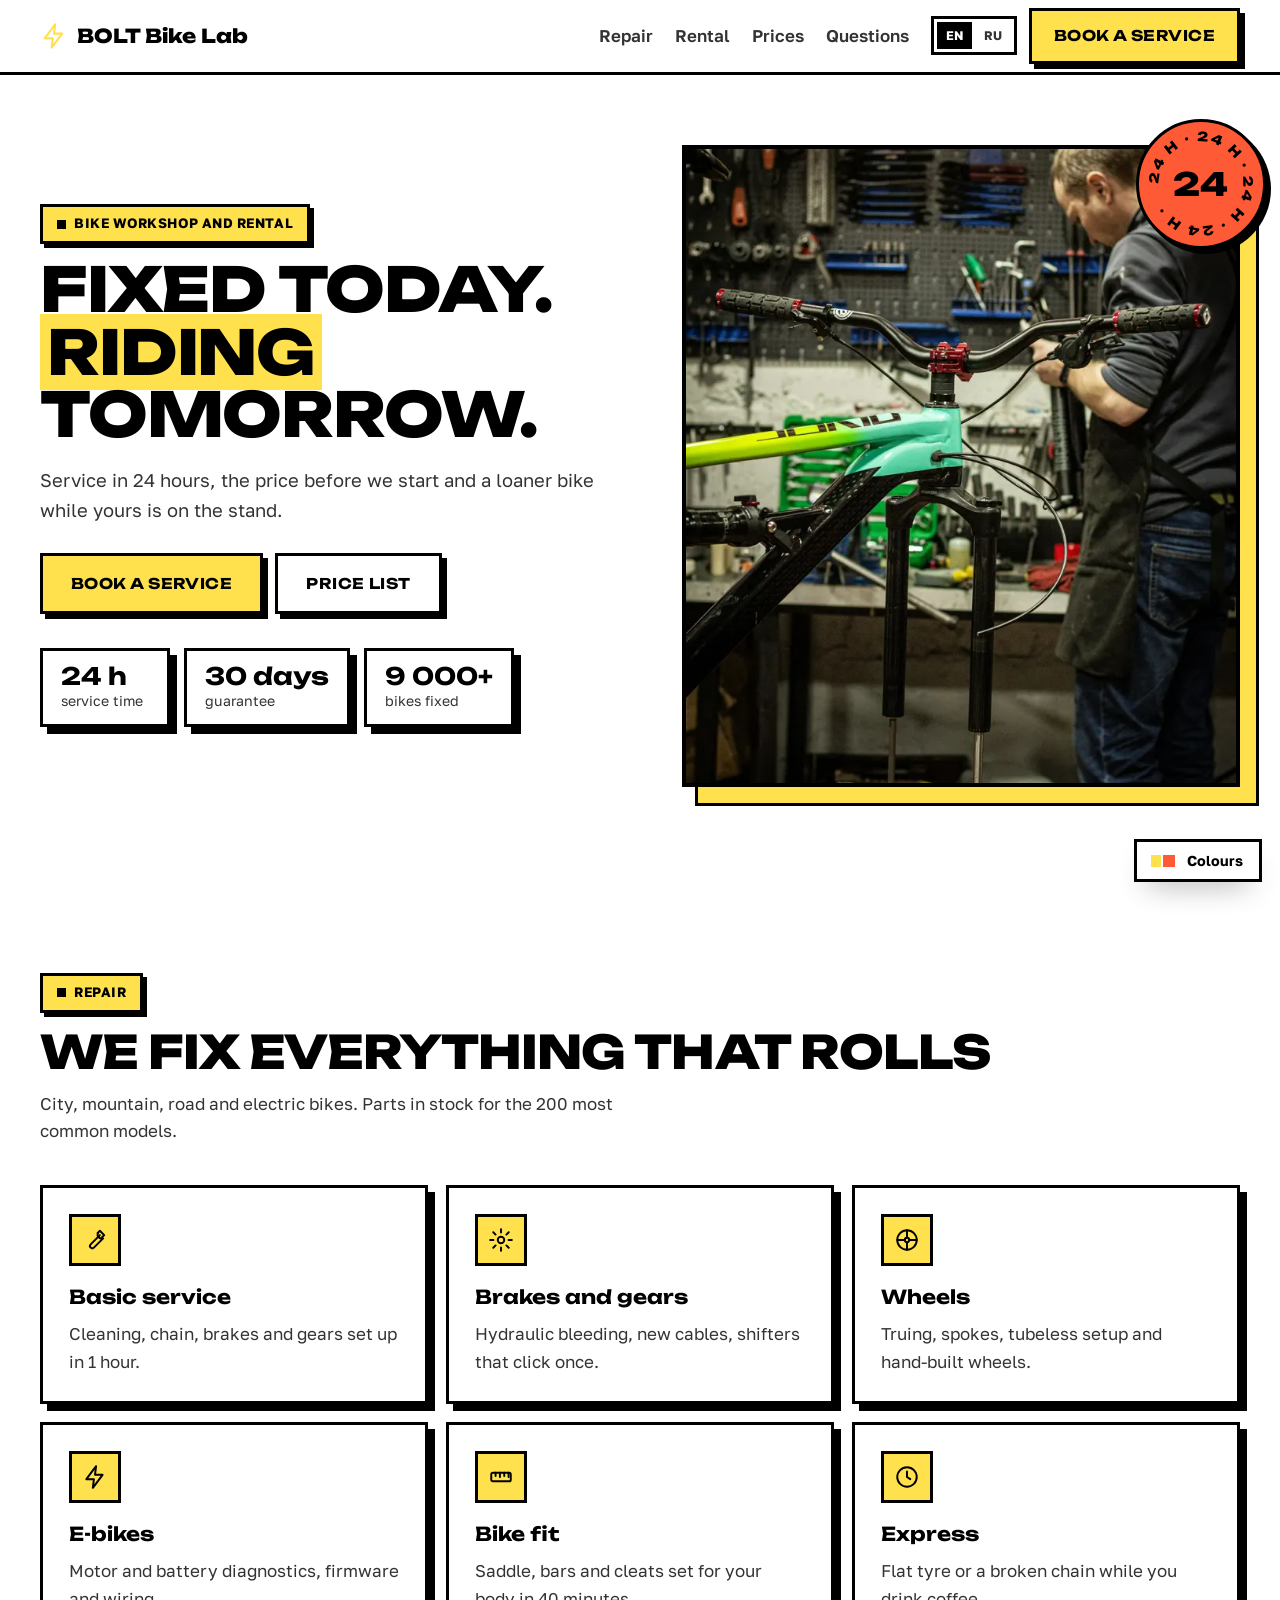
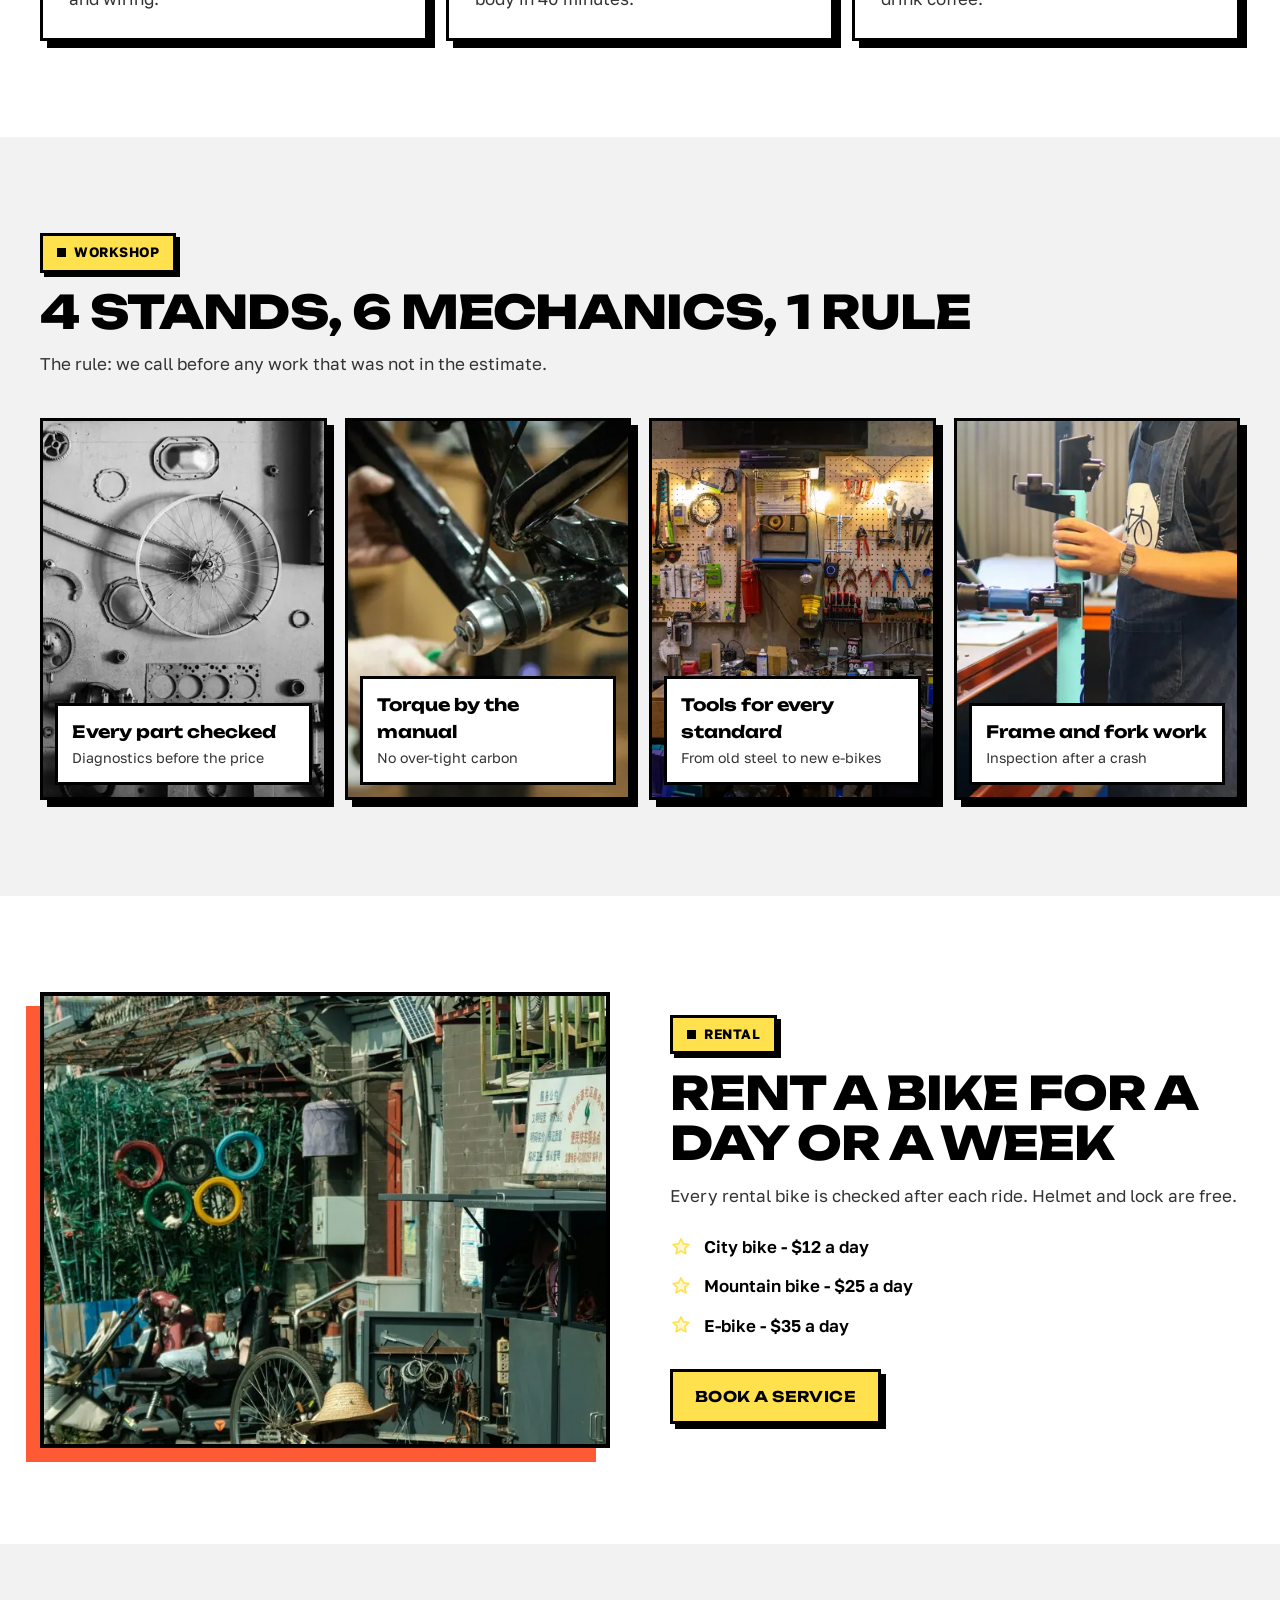
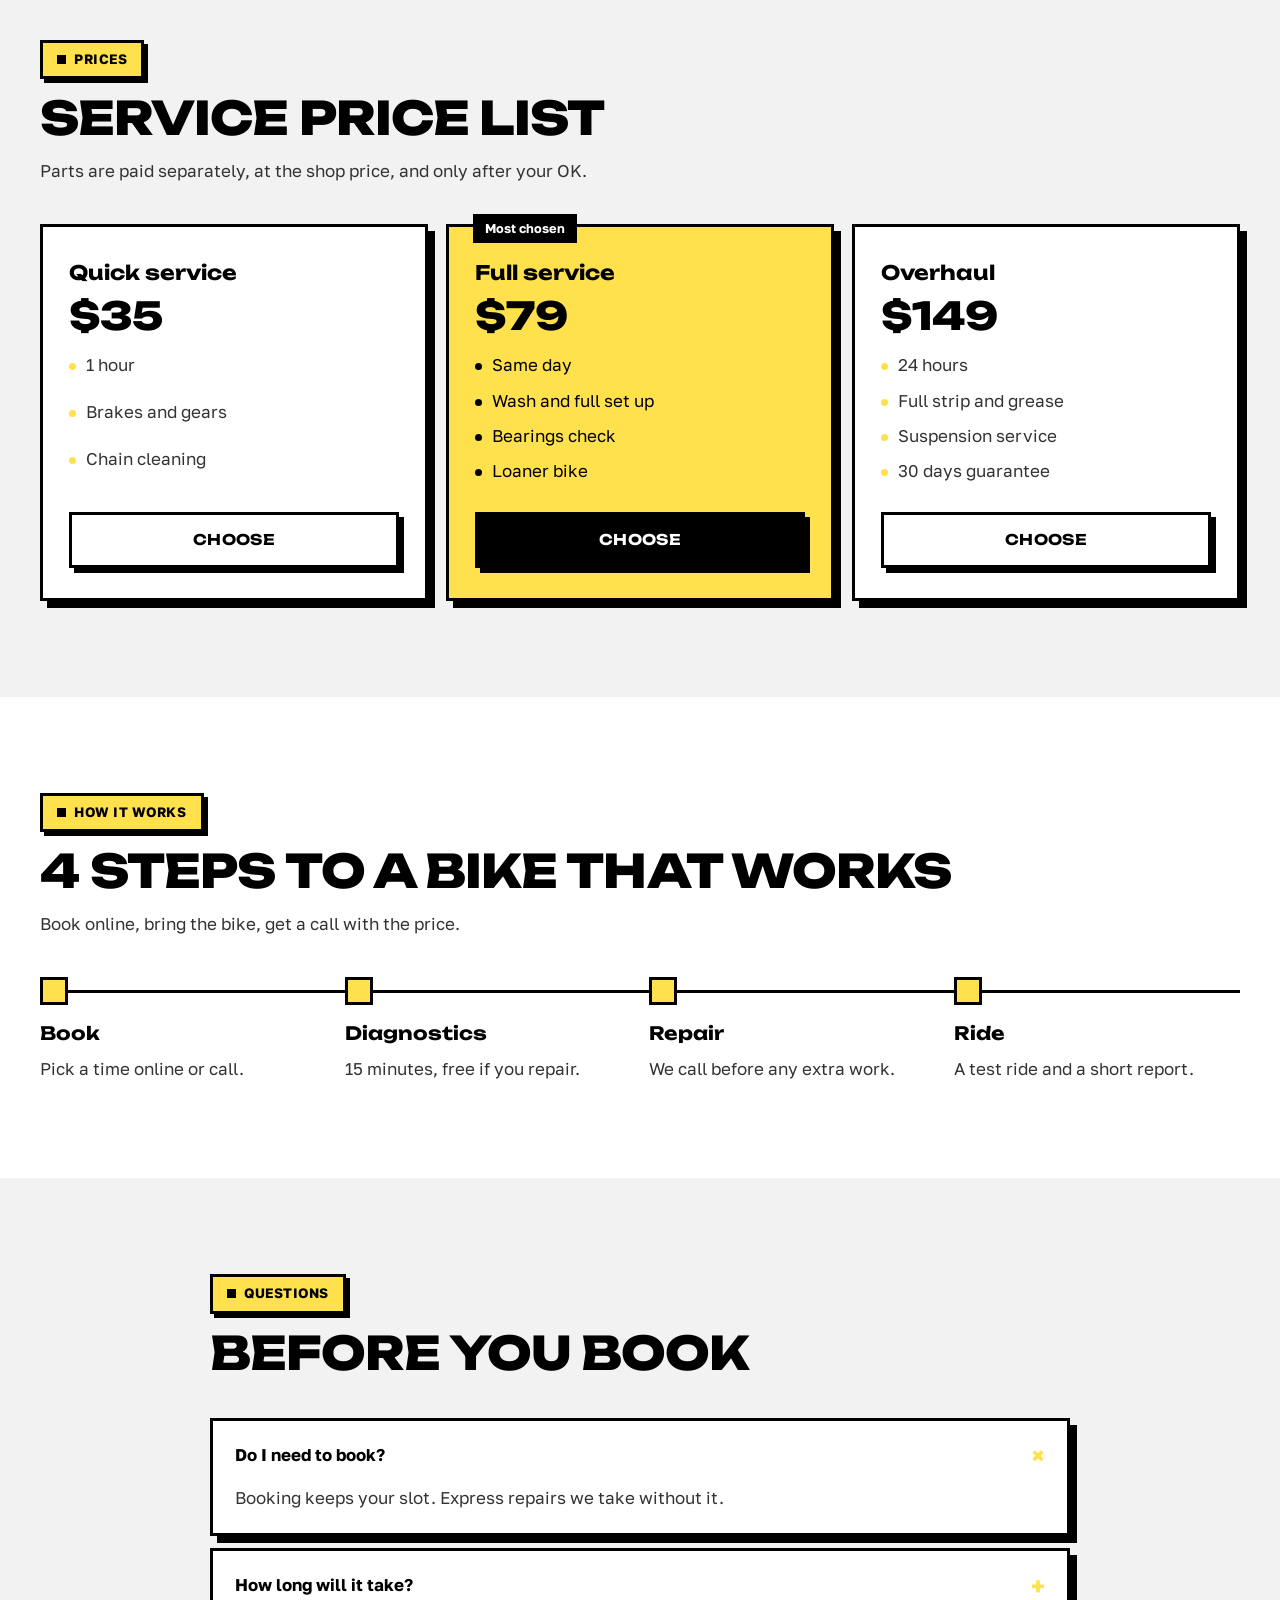
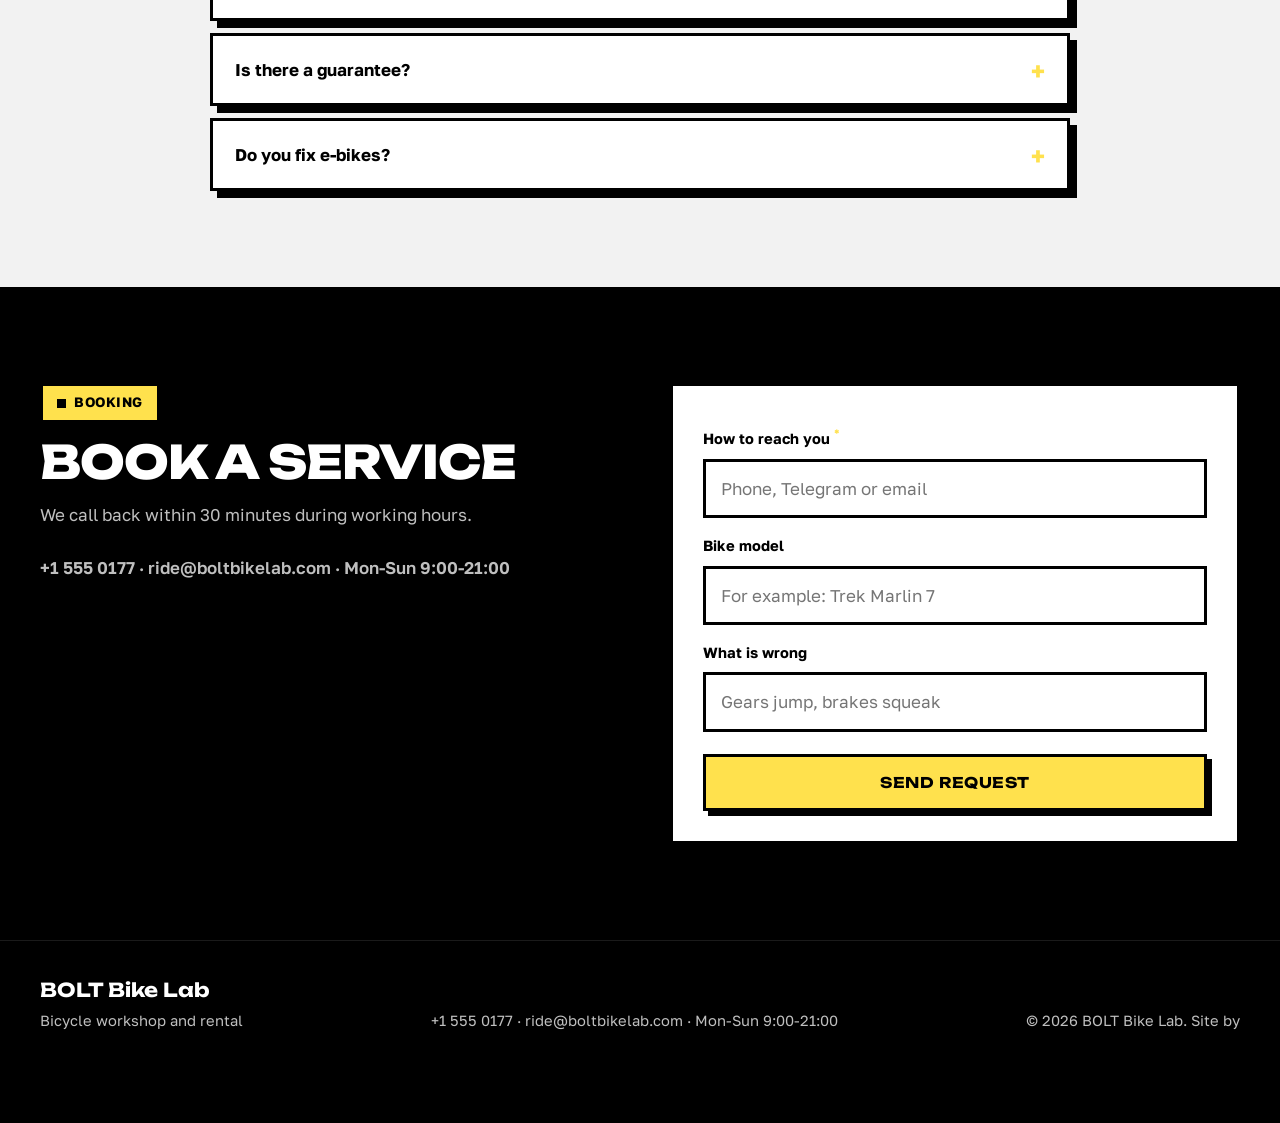
==== commit 6e705e85: "Site files, README and preview" ====
--- a/bikes/index.html
+++ b/bikes/index.html
@@ -35,7 +35,7 @@
 <label class="fm__l" for="f1"><span data-en="What is wrong" data-ru="Что случилось">What is wrong</span></label><input class="fm__i" id="f1" name="What is wrong" type="text" placeholder="Gears jump, brakes squeak" data-ph-en="Gears jump, brakes squeak" data-ph-ru="Скачет цепь, скрипят тормоза"><input type="hidden" name="package" value="">
 <button class="btn btn--acc btn--big" type="submit"><span data-en="Send request" data-ru="Отправить заявку">Send request</span></button><p class="fm__err" data-en="Fill in how to reach you, please." data-ru="Укажите, как с вами связаться.">Fill in how to reach you, please.</p>
 <div class="fm__ok" hidden><b data-en="Thank you! We will get back to you soon." data-ru="Спасибо! Скоро с вами свяжемся.">Thank you! We will get back to you soon.</b></div></form></div></section></main><footer class="ft"><div class="w ft__in"><div><b class="ft__n"><span data-en="BOLT Bike Lab" data-ru="БОЛТ">BOLT Bike Lab</span></b><p data-en="Bicycle workshop and rental" data-ru="Веломастерская и прокат">Bicycle workshop and rental</p></div><p><span data-en="+1 555 0177 · ride@boltbikelab.com · Mon-Sun 9:00-21:00" data-ru="+7 900 000-01-77 · ride@boltbikelab.com · ежедневно 9:00-21:00">+1 555 0177 · ride@boltbikelab.com · Mon-Sun 9:00-21:00</span></p>
-<p class="ft__by"><span data-en="© 2026 BOLT Bike Lab. Site by &lt;a href=&quot;https://github.com/dmitrii-mazurkevich Mazurkevich&lt;/a&gt;." data-ru="© 2026 «БОЛТ». Сайт сделал &lt;a href=&quot;https://github.com/dmitrii-mazurkevich Мазуркевич&lt;/a&gt;.">© 2026 BOLT Bike Lab. Site by <a href="https://github.com/dmitrii-mazurkevich">Dmitrii Mazurkevich</a>.</span></p></div></footer>
+<p class="ft__by"><span data-en="© 2026 BOLT Bike Lab. Site by &lt;a href=&quot;https://dmitriiwebcraft.com Mazurkevich&lt;/a&gt;." data-ru="© 2026 «БОЛТ». Сайт сделал &lt;a href=&quot;https://dmitriiwebcraft.com Мазуркевич&lt;/a&gt;.">© 2026 BOLT Bike Lab. Site by <a href="https://dmitriiwebcraft.com">Dmitrii Mazurkevich</a>.</span></p></div></footer>
 <div class="pal" data-pal-box><button class="pal__btn" type="button" aria-expanded="false" data-pal-open><i style="background:var(--acc)"></i><i style="background:var(--acc2)"></i><span data-en="Colours" data-ru="Цвета">Colours</span></button>
 <div class="pal__list" role="group" aria-label="Colour palette"><button type="button" data-pal-set="1" aria-pressed="true"><span class="pal__dots"><i style="background:#FFFFFF"></i><i style="background:#000000"></i><i style="background:#FFE14D"></i><i style="background:#FF5A36"></i></span><span data-en="Signal" data-ru="Сигнал">Signal</span></button><button type="button" data-pal-set="2" aria-pressed="false"><span class="pal__dots"><i style="background:#F7FFF0"></i><i style="background:#0B1A00"></i><i style="background:#B6F23C"></i><i style="background:#7A3CF2"></i></span><span data-en="Track" data-ru="Трек">Track</span></button><button type="button" data-pal-set="3" aria-pressed="false"><span class="pal__dots"><i style="background:#F4F6FF"></i><i style="background:#0A0F3D"></i><i style="background:#3D5AFE"></i><i style="background:#FFC400"></i></span><span data-en="Cobalt" data-ru="Кобальт">Cobalt</span></button><button type="button" data-pal-set="4" aria-pressed="false"><span class="pal__dots"><i style="background:#FFF8F2"></i><i style="background:#2B1406"></i><i style="background:#E8662A"></i><i style="background:#2BB3A3"></i></span><span data-en="Rust" data-ru="Ржавчина">Rust</span></button><button type="button" data-pal-set="5" aria-pressed="false"><span class="pal__dots"><i style="background:#EDEDED"></i><i style="background:#111111"></i><i style="background:#111111"></i><i style="background:#FF2E2E"></i></span><span data-en="Mono" data-ru="Моно">Mono</span></button></div></div>
 <script src="../assets/landing.js" defer></script>
--- a/assets/landing.css
+++ b/assets/landing.css
@@ -3,6 +3,7 @@
 :root { --r: 18px; --rb: 999px; --sh: 0 18px 40px -26px rgba(0,0,0,.35); --ease: cubic-bezier(.2,.7,.2,1); --head: inherit; }
 * { box-sizing: border-box; }
 html { scroll-behavior: smooth; }
+section[id] { scroll-margin-top: 72px; }
 body { margin: 0; background: var(--bg); color: var(--ink); font: 400 17px/1.6 var(--font, system-ui), system-ui, sans-serif; transition: background .4s, color .4s; overflow-x: hidden; }
 img { max-width: 100%; display: block; }
 a { color: inherit; }
@@ -55,6 +56,7 @@
 .tiles { display: grid; grid-template-columns: repeat(3, 1fr); gap: 18px; }
 .tile { display: grid; align-content: start; gap: 8px; padding: 26px; border-radius: var(--r); background: var(--card); border: 1px solid var(--line); text-decoration: none; transition: transform .35s var(--ease), box-shadow .35s, border-color .3s; }
 .tile:hover { transform: translateY(-6px); box-shadow: var(--sh); border-color: var(--acc); }
+.tiles:has(> :nth-child(4):last-child) { grid-template-columns: repeat(4, 1fr); }
 .tile__ic { width: 52px; height: 52px; border-radius: 16px; display: grid; place-items: center; background: color-mix(in srgb, var(--acc) 16%, transparent); color: var(--acc); margin-bottom: 8px; transition: transform .35s var(--ease), background .3s, color .3s; }
 .tile:hover .tile__ic { transform: rotate(-8deg) scale(1.08); background: var(--acc); color: var(--onacc); }
 .tile__ic svg { width: 26px; height: 26px; }
@@ -185,6 +187,7 @@
 .s-sharp .price--top ul { color: inherit; }
 .s-sharp .price--top li::before { background: var(--onacc); }
 .s-sharp .price__tag { background: var(--ink); color: var(--bg); border: 0; }
+.s-sharp .price--top .btn--acc { background: var(--ink); color: var(--bg); }
 .s-sharp .step__dot { border-radius: 0; border-color: var(--ink); background: var(--acc); }
 .s-sharp .steps::before { background: var(--ink); height: 3px; }
 .s-sharp .fm__i { border: 3px solid var(--ink); border-radius: 0; }
@@ -322,7 +325,7 @@
 
 /* =================== responsive =================== */
 @media (max-width: 1080px) {
-  .tiles, .prices { grid-template-columns: repeat(2, 1fr); }
+  .tiles, .prices, .tiles:has(> :nth-child(4):last-child) { grid-template-columns: repeat(2, 1fr); }
   .gal, .st-grid, .ev { grid-template-columns: repeat(2, 1fr); }
 }
 @media (max-width: 900px) {
@@ -343,7 +346,7 @@
 }
 @media (max-width: 620px) {
   .w { width: calc(100% - 32px); }
-  .tiles, .prices, .gal, .st-grid, .ev, .steps { grid-template-columns: 1fr; }
+  .tiles, .prices, .gal, .st-grid, .ev, .steps, .tiles:has(> :nth-child(4):last-child) { grid-template-columns: 1fr; }
   .sec { padding: 70px 0; }
   .facts div { min-width: 0; flex: 1 1 40%; }
   .ph { aspect-ratio: 4 / 3; }
